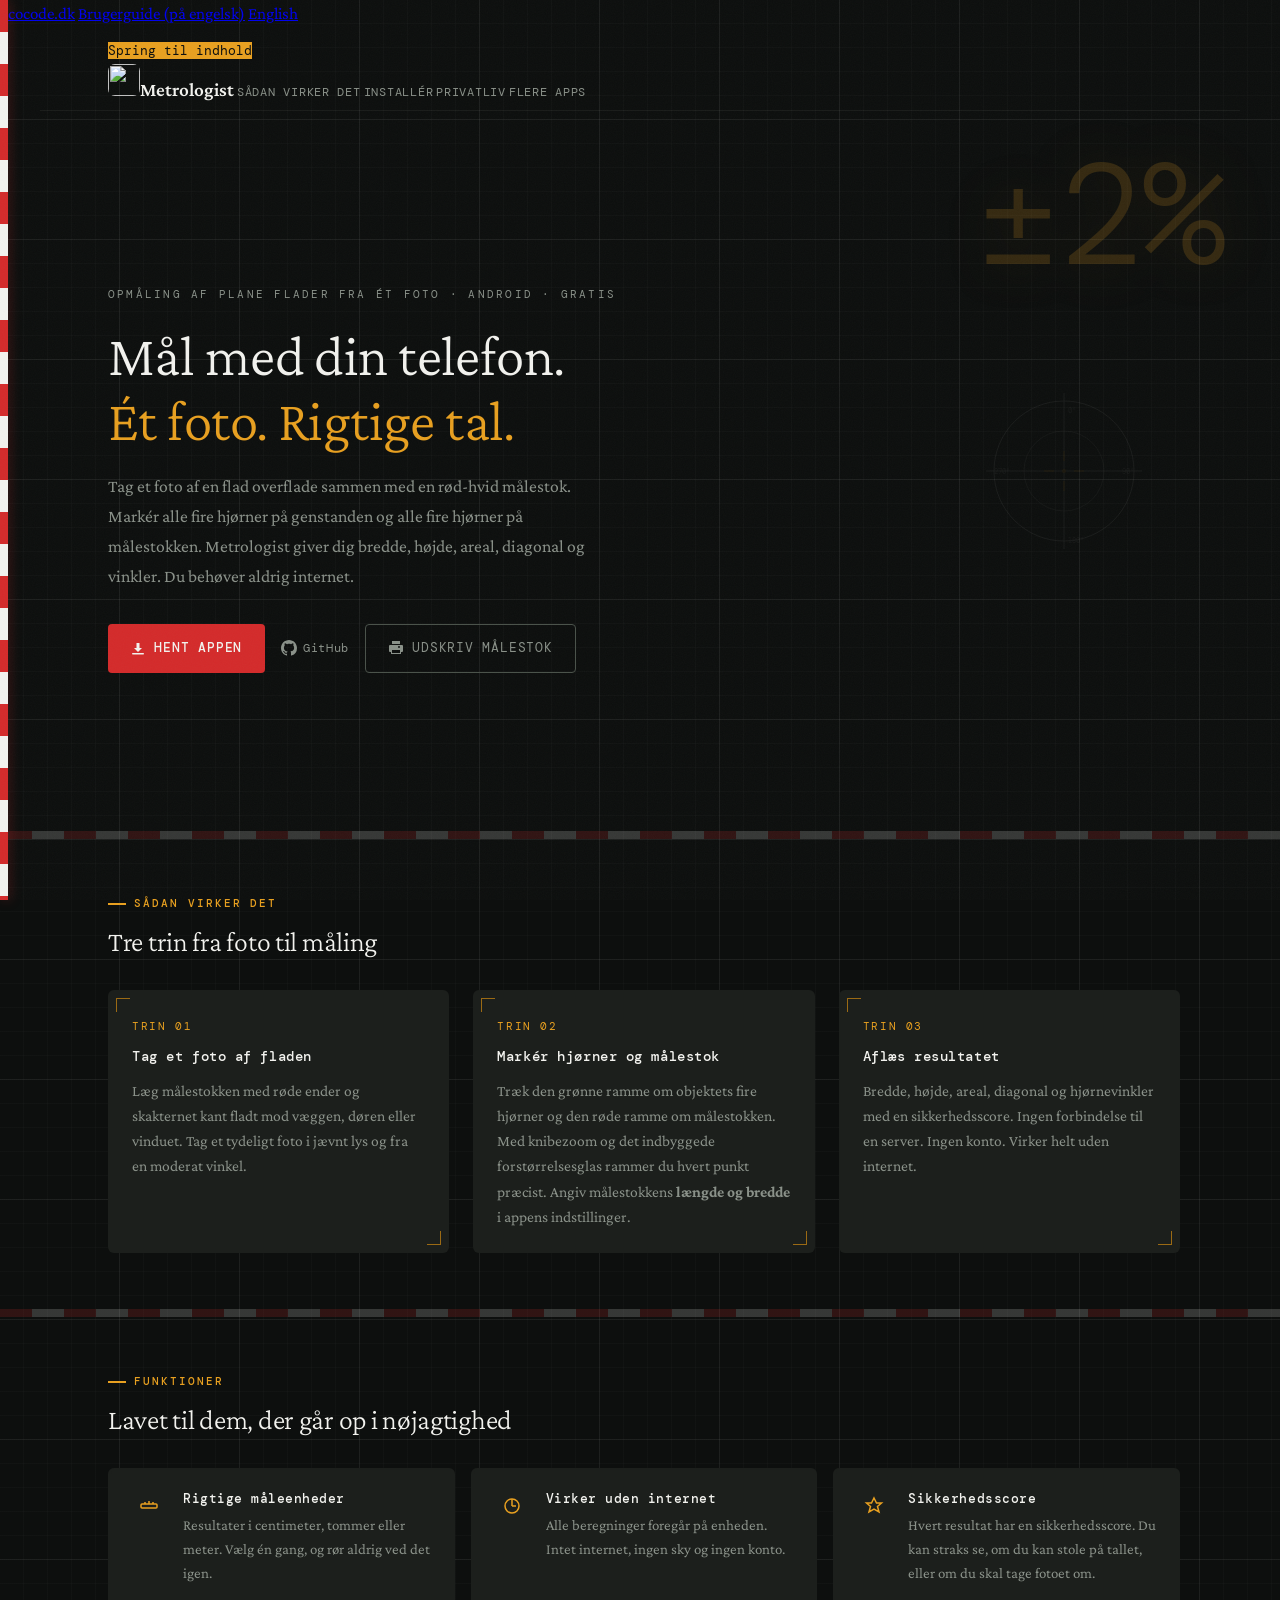
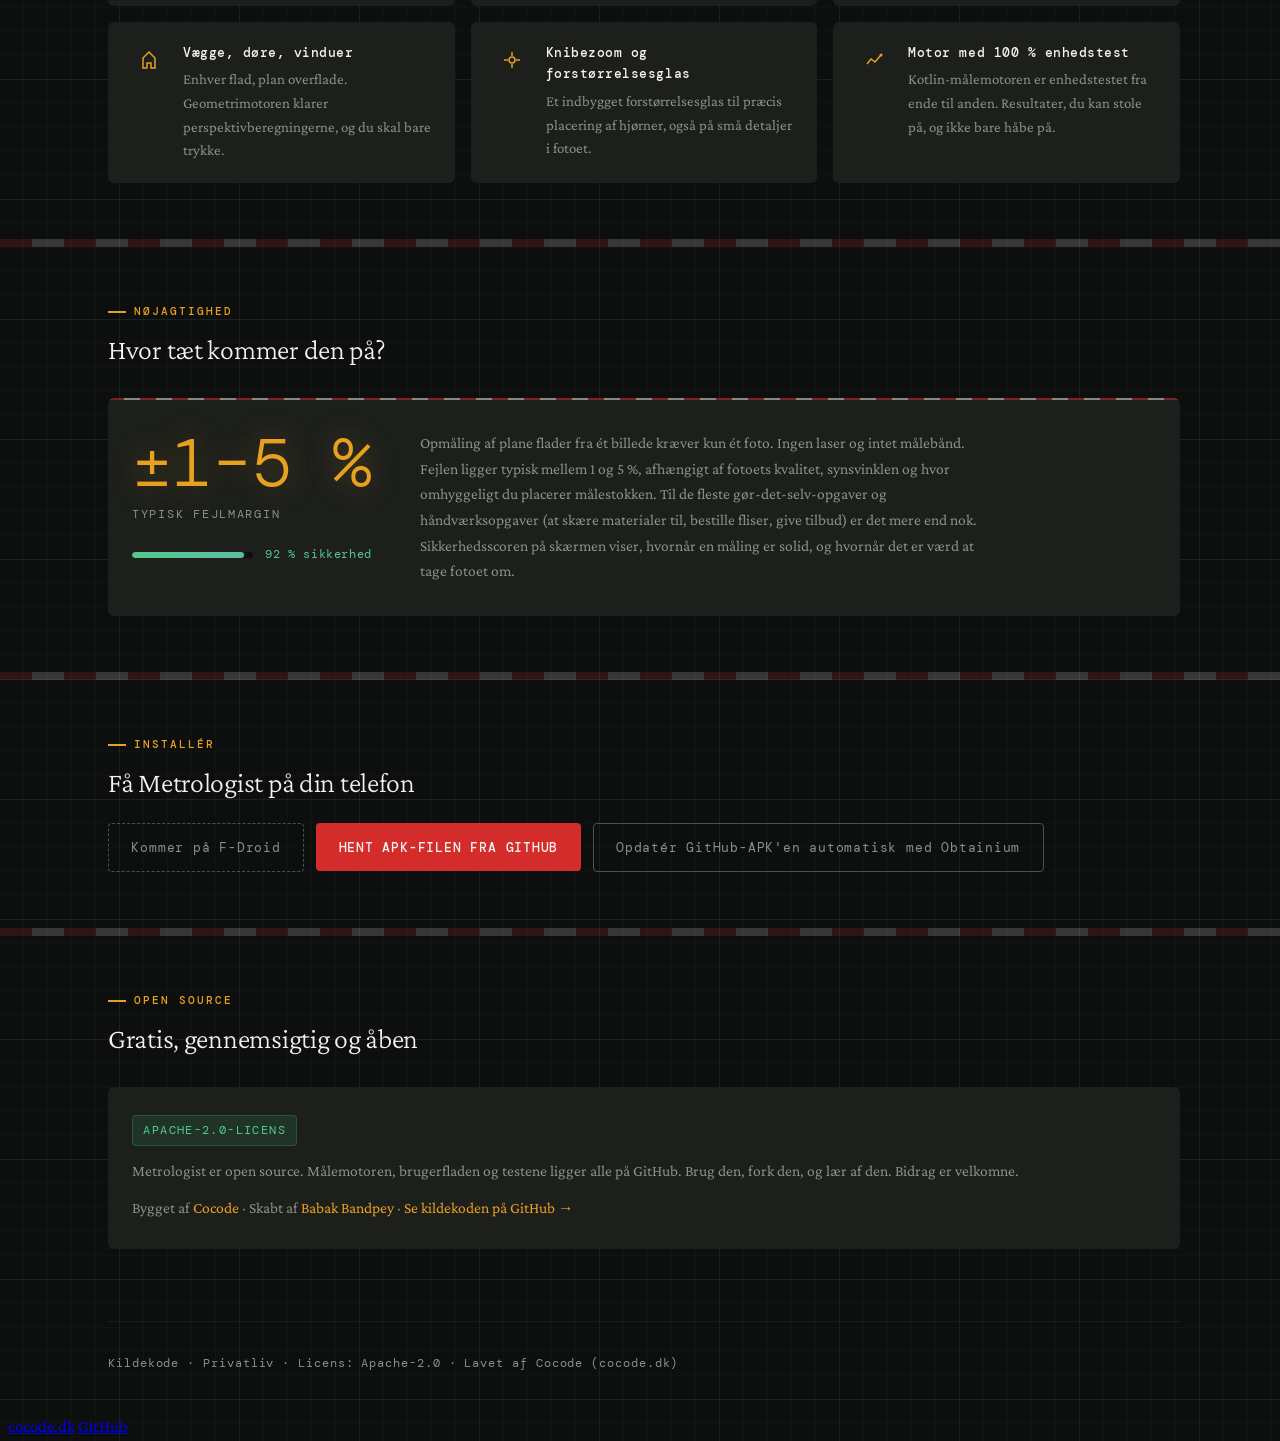
==== website/da/index.html @ 0925383e "feat: Danish app text, store listing and site (draft for review) Adds values-da (the app's only reso" ====
<!--
  Nøgleord: mål med telefonen, måleapp med foto, Android-app til opmåling,
  opmåling af væg ud fra foto, areal beregner Android, opmåling fra ét billede,
  Metrologist app, mål et rum med kameraet, måleværktøj uden internet Android,
  gør-det-selv opmåling, opmåling af plane flader Android
-->
<!DOCTYPE html>
<html lang="da">
<head>
  <meta charset="UTF-8">
  <meta name="viewport" content="width=device-width, initial-scale=1.0">

  <!-- Primary SEO -->
  <title>Mål med din telefon: Metrologist til Android</title>
  <meta name="description" content="Metrologist gør ét foto fra din telefon til præcise mål. Markér fire hjørner og en målestok, og få bredde, højde, areal, diagonal og vinkler, helt uden internet. Gratis Android-app fra Cocode.">
  <meta name="robots" content="index, follow">
  <link rel="canonical" href="https://measure.cocode.dk/da/">

  <!-- hreflang -->
  <link rel="alternate" hreflang="en" href="https://measure.cocode.dk/">
  <link rel="alternate" hreflang="da" href="https://measure.cocode.dk/da/">
  <link rel="alternate" hreflang="fa" href="https://measure.cocode.dk/fa/">
  <link rel="alternate" hreflang="x-default" href="https://measure.cocode.dk/">

  <!-- Open Graph -->
  <meta property="og:type" content="website">
  <meta property="og:url" content="https://measure.cocode.dk/da/">
  <meta property="og:title" content="Mål med din telefon: Metrologist til Android">
  <meta property="og:description" content="Opmåling af plane flader ud fra ét foto. Markér hjørner og målestok, og få bredde, højde, areal, diagonal og vinkler. Gratis, uden internet og open source.">
  <meta property="og:image" content="https://measure.cocode.dk/og.png">
  <meta property="og:image:width" content="1200">
  <meta property="og:image:height" content="630">
  <meta property="og:locale" content="da_DK">
  <meta property="og:locale:alternate" content="en_US">
  <meta property="og:locale:alternate" content="fa_IR">
  <meta property="og:site_name" content="Metrologist">

  <!-- Twitter Card -->
  <meta name="twitter:card" content="summary_large_image">
  <meta name="twitter:title" content="Mål med din telefon: Metrologist til Android">
  <meta name="twitter:description" content="Opmåling af plane flader ud fra ét foto. Gratis Android-app, der virker uden internet.">
  <meta name="twitter:image" content="https://measure.cocode.dk/og.png">

  <!-- Favicon -->
  <link rel="icon" type="image/svg+xml" href="../favicon.svg">

  <!-- Styles -->
  <link rel="stylesheet" href="../styles.css">
  <link rel="stylesheet" href="../guide.css">
  <link rel="stylesheet" href="../cocode-apps.css">
  <link rel="stylesheet" href="https://brand.cocode.dk/v1.css">
  <script type="module" src="https://brand.cocode.dk/v1.js"></script>

  <!-- JSON-LD -->
  <script type="application/ld+json">
  {
    "@context": "https://schema.org",
    "@type": "MobileApplication",
    "name": "Metrologist",
    "description": "Mål flade overflader i virkeligheden ud fra ét foto fra telefonen ved hjælp af en målestok. Få bredde, højde, areal, diagonal og vinkler med en sikkerhedsscore. Virker uden internet.",
    "operatingSystem": "Android",
    "applicationCategory": "UtilitiesApplication",
    "inLanguage": "da",
    "offers": {
      "@type": "Offer",
      "price": "0",
      "priceCurrency": "USD"
    },
    "author": {
      "@type": "Person",
      "name": "Babak Bandpey",
      "url": "https://linkedin.com/in/babakbandpey",
      "worksFor": {
        "@type": "Organization",
        "name": "Cocode",
        "url": "https://cocode.dk",
        "sameAs": [
          "https://linkedin.com/in/babakbandpey",
          "https://github.com/cocodedk"
        ]
      }
    },
    "codeRepository": "https://github.com/cocodedk/Metrologist",
    "downloadUrl": "https://github.com/cocodedk/Metrologist/releases/latest/download/Metrologist.apk",
    "softwareVersion": "latest",
    "license": "https://www.apache.org/licenses/LICENSE-2.0"
  }
  </script>
</head>
<body>
  <!-- Fixed staff rail -->
  <div class="staff-rail" aria-hidden="true"></div>

  <!-- The cocode.dk family frame. Without JavaScript its children show instead: a way home
       and the User guide link (the language switch is built from the
       hreflang tags in <head>). -->
  <cocode-head project="Metrologist" accent="#E8A020" on-accent="#0D0F0E" links="Brugerguide (på engelsk):../user-guide.html" dark>
    <a href="https://cocode.dk">cocode.dk</a>
    <a href="../user-guide.html">Brugerguide (på engelsk)</a>
    <a href="../" hreflang="en">English</a>
  </cocode-head>

  <!-- The shared cocode-apps navigation (written by tools.render; do not edit between the markers). -->
  <header class="site-menu page-wrap">
    <!-- cocode-apps:nav:start -->
<link rel="stylesheet" href="/css/cocode-nav.css">
<a class="skip" href="#main">Spring til indhold</a>
<nav class="cocode-nav" aria-label="Metrologist">
  <a class="brand" href="/da/" data-nav="home" aria-current="page"><img src="/img/icon.png" alt="" width="32" height="32">Metrologist</a>
  <a href="/da/#how" data-nav="how">Sådan virker det</a>
  <a href="/da/#install" data-nav="install">Installér</a>
  <a href="/da/privacy/" data-nav="privacy">Privatliv</a>
  <a href="https://cocode.dk/" data-nav="more">Flere apps</a>
</nav>
<!-- cocode-apps:nav:end -->
  </header>

  <!-- Main content -->
  <main id="main" tabindex="-1">

    <!-- Hero -->
    <section class="hero page-wrap" aria-labelledby="hero-heading">
      <div class="hero-readout mono" aria-hidden="true">±2%</div>

      <!-- Crosshair SVG decoration -->
      <svg class="hero-crosshair" viewBox="0 0 160 160" aria-hidden="true" focusable="false">
        <circle cx="80" cy="80" r="70" fill="none" stroke="#F2F2EE" stroke-width="0.8"/>
        <circle cx="80" cy="80" r="40" fill="none" stroke="#F2F2EE" stroke-width="0.5"/>
        <line x1="80" y1="2" x2="80" y2="158" stroke="#F2F2EE" stroke-width="0.8"/>
        <line x1="2" y1="80" x2="158" y2="80" stroke="#F2F2EE" stroke-width="0.8"/>
        <line x1="80" y1="60" x2="80" y2="70" stroke="#E8A020" stroke-width="1.5"/>
        <line x1="80" y1="90" x2="80" y2="100" stroke="#E8A020" stroke-width="1.5"/>
        <line x1="60" y1="80" x2="70" y2="80" stroke="#E8A020" stroke-width="1.5"/>
        <line x1="90" y1="80" x2="100" y2="80" stroke="#E8A020" stroke-width="1.5"/>
        <circle cx="80" cy="80" r="2" fill="#E8A020"/>
        <text x="84" y="22" fill="#F2F2EE" font-size="7" font-family="DM Mono, monospace" opacity="0.6">0°</text>
        <text x="84" y="152" fill="#F2F2EE" font-size="7" font-family="DM Mono, monospace" opacity="0.6">180°</text>
        <text x="10" y="83" fill="#F2F2EE" font-size="7" font-family="DM Mono, monospace" opacity="0.6">270°</text>
        <text x="138" y="83" fill="#F2F2EE" font-size="7" font-family="DM Mono, monospace" opacity="0.6">90°</text>
      </svg>

      <div class="hero-content">
        <p class="hero-eyebrow">Opmåling af plane flader fra ét foto · Android · Gratis</p>
        <h1 id="hero-heading">
          Mål med din telefon.<br>
          <em>Ét foto. Rigtige tal.</em>
        </h1>
        <p class="hero-desc">
          Tag et foto af en flad overflade sammen med en rød-hvid målestok. Markér alle fire hjørner på genstanden og alle fire hjørner på målestokken. Metrologist giver dig bredde, højde, areal, diagonal og vinkler. Du behøver aldrig internet.
        </p>
        <div class="hero-actions">
          <a href="#install"
             class="btn-primary"
             aria-label="Hent appen Metrologist">
            <svg width="16" height="16" viewBox="0 0 16 16" fill="currentColor" aria-hidden="true">
              <path d="M8 12l-4-4h2.5V3h3v5H12L8 12z"/>
              <rect x="2" y="13" width="12" height="1.5" rx="0.75"/>
            </svg>
            Hent appen
          </a>
          <a href="https://github.com/cocodedk/Metrologist"
             class="btn-tertiary"
             target="_blank"
             rel="noreferrer"
             aria-label="Se kildekoden på GitHub">
            <svg width="16" height="16" viewBox="0 0 16 16" fill="currentColor" aria-hidden="true">
              <path d="M8 0C3.58 0 0 3.58 0 8c0 3.54 2.29 6.53 5.47 7.59.4.07.55-.17.55-.38 0-.19-.01-.82-.01-1.49-2.01.37-2.53-.49-2.69-.94-.09-.23-.48-.94-.82-1.13-.28-.15-.68-.52-.01-.53.63-.01 1.08.58 1.23.82.72 1.21 1.87.87 2.33.66.07-.52.28-.87.51-1.07-1.78-.2-3.64-.89-3.64-3.95 0-.87.31-1.59.82-2.15-.08-.2-.36-1.02.08-2.12 0 0 .67-.21 2.2.82.64-.18 1.32-.27 2-.27.68 0 1.36.09 2 .27 1.53-1.04 2.2-.82 2.2-.82.44 1.1.16 1.92.08 2.12.51.56.82 1.27.82 2.15 0 3.07-1.87 3.75-3.65 3.95.29.25.54.73.54 1.48 0 1.07-.01 1.93-.01 2.2 0 .21.15.46.55.38A8.013 8.013 0 0016 8c0-4.42-3.58-8-8-8z"/>
            </svg>
            GitHub
          </a>
          <a href="../print-stick.html"
             class="btn-secondary"
             aria-label="Udskriv en målestok i faktisk størrelse (siden er på engelsk)">
            <svg width="16" height="16" viewBox="0 0 16 16" fill="currentColor" aria-hidden="true">
              <path d="M4 1h8v3H4V1zm-2 4h12a1 1 0 011 1v5a1 1 0 01-1 1h-1v2H3v-2H2a1 1 0 01-1-1V6a1 1 0 011-1zm9 1a1 1 0 100 2 1 1 0 000-2zM4 10v3h8v-3H4z"/>
            </svg>
            Udskriv målestok
          </a>
        </div>
      </div>
    </section>

    <div class="staff-divider" aria-hidden="true"></div>

    <!-- How it works -->
    <section id="how" aria-labelledby="how-heading">
      <div class="page-wrap">
        <p class="section-label">Sådan virker det</p>
        <h2 id="how-heading">Tre trin fra foto til måling</h2>

        <div class="steps-grid">
          <article class="step-card reveal">
            <span class="step-num mono">TRIN 01</span>
            <h3>Tag et foto af fladen</h3>
            <p>Læg målestokken med røde ender og skakternet kant fladt mod væggen, døren eller vinduet. Tag et tydeligt foto i jævnt lys og fra en moderat vinkel.</p>
          </article>

          <article class="step-card reveal" style="transition-delay:0.08s">
            <span class="step-num mono">TRIN 02</span>
            <h3>Markér hjørner og målestok</h3>
            <p>Træk den grønne ramme om objektets fire hjørner og den røde ramme om målestokken. Med knibezoom og det indbyggede forstørrelsesglas rammer du hvert punkt præcist. Angiv målestokkens <strong>længde og bredde</strong> i appens indstillinger.</p>
          </article>

          <article class="step-card reveal" style="transition-delay:0.16s">
            <span class="step-num mono">TRIN 03</span>
            <h3>Aflæs resultatet</h3>
            <p>Bredde, højde, areal, diagonal og hjørnevinkler med en sikkerhedsscore. Ingen forbindelse til en server. Ingen konto. Virker helt uden internet.</p>
          </article>
        </div>
      </div>
    </section>

    <div class="staff-divider" aria-hidden="true"></div>

    <!-- Features -->
    <section aria-labelledby="features-heading">
      <div class="page-wrap">
        <p class="section-label">Funktioner</p>
        <h2 id="features-heading">Lavet til dem, der går op i nøjagtighed</h2>

        <div class="features-grid">
          <div class="feature-item reveal">
            <div class="feature-icon" aria-hidden="true">
              <svg viewBox="0 0 20 20" fill="none" stroke="currentColor" stroke-width="1.5">
                <rect x="2" y="8" width="16" height="4" rx="1"/>
                <line x1="6" y1="6" x2="6" y2="8"/>
                <line x1="10" y1="5" x2="10" y2="8"/>
                <line x1="14" y1="6" x2="14" y2="8"/>
              </svg>
            </div>
            <div class="feature-text">
              <h3>Rigtige måleenheder</h3>
              <p>Resultater i centimeter, tommer eller meter. Vælg én gang, og rør aldrig ved det igen.</p>
            </div>
          </div>

          <div class="feature-item reveal" style="transition-delay:0.05s">
            <div class="feature-icon" aria-hidden="true">
              <svg viewBox="0 0 20 20" fill="none" stroke="currentColor" stroke-width="1.5">
                <circle cx="10" cy="10" r="7"/>
                <line x1="10" y1="3" x2="10" y2="10"/>
                <line x1="10" y1="10" x2="14" y2="10"/>
              </svg>
            </div>
            <div class="feature-text">
              <h3>Virker uden internet</h3>
              <p>Alle beregninger foregår på enheden. Intet internet, ingen sky og ingen konto.</p>
            </div>
          </div>

          <div class="feature-item reveal" style="transition-delay:0.1s">
            <div class="feature-icon" aria-hidden="true">
              <svg viewBox="0 0 20 20" fill="none" stroke="currentColor" stroke-width="1.5">
                <path d="M10 2L12.5 7H17.5L13.5 10.5L15 16L10 13L5 16L6.5 10.5L2.5 7H7.5L10 2Z"/>
              </svg>
            </div>
            <div class="feature-text">
              <h3>Sikkerhedsscore</h3>
              <p>Hvert resultat har en sikkerhedsscore. Du kan straks se, om du kan stole på tallet, eller om du skal tage fotoet om.</p>
            </div>
          </div>

          <div class="feature-item reveal" style="transition-delay:0.15s">
            <div class="feature-icon" aria-hidden="true">
              <svg viewBox="0 0 20 20" fill="none" stroke="currentColor" stroke-width="1.5">
                <path d="M4 8L10 2L16 8V18H12V13H8V18H4V8Z"/>
              </svg>
            </div>
            <div class="feature-text">
              <h3>Vægge, døre, vinduer</h3>
              <p>Enhver flad, plan overflade. Geometrimotoren klarer perspektivberegningerne, og du skal bare trykke.</p>
            </div>
          </div>

          <div class="feature-item reveal" style="transition-delay:0.2s">
            <div class="feature-icon" aria-hidden="true">
              <svg viewBox="0 0 20 20" fill="none" stroke="currentColor" stroke-width="1.5">
                <circle cx="10" cy="10" r="3"/>
                <line x1="10" y1="2" x2="10" y2="6"/>
                <line x1="10" y1="14" x2="10" y2="18"/>
                <line x1="2" y1="10" x2="6" y2="10"/>
                <line x1="14" y1="10" x2="18" y2="10"/>
              </svg>
            </div>
            <div class="feature-text">
              <h3>Knibezoom og forstørrelsesglas</h3>
              <p>Et indbygget forstørrelsesglas til præcis placering af hjørner, også på små detaljer i fotoet.</p>
            </div>
          </div>

          <div class="feature-item reveal" style="transition-delay:0.25s">
            <div class="feature-icon" aria-hidden="true">
              <svg viewBox="0 0 20 20" fill="none" stroke="currentColor" stroke-width="1.5">
                <polyline points="3,14 7,9 11,12 17,5"/>
                <circle cx="17" cy="5" r="1.5" fill="currentColor" stroke="none"/>
              </svg>
            </div>
            <div class="feature-text">
              <h3>Motor med 100 % enhedstest</h3>
              <p>Kotlin-målemotoren er enhedstestet fra ende til anden. Resultater, du kan stole på, og ikke bare håbe på.</p>
            </div>
          </div>
        </div>
      </div>
    </section>

    <div class="staff-divider" aria-hidden="true"></div>

    <!-- Accuracy -->
    <section aria-labelledby="accuracy-heading">
      <div class="page-wrap">
        <p class="section-label">Nøjagtighed</p>
        <h2 id="accuracy-heading">Hvor tæt kommer den på?</h2>

        <div class="accuracy-block reveal">
          <div class="accuracy-left">
            <div class="accuracy-readout">±1–5 %</div>
            <div class="accuracy-label mono">Typisk fejlmargin</div>
            <div class="confidence-row">
              <div class="confidence-bar-wrap" role="meter" aria-valuenow="92" aria-valuemin="0" aria-valuemax="100" aria-label="Eksempel på sikkerhedsscore">
                <div class="confidence-bar"></div>
              </div>
              <span class="confidence-value mono">92 % sikkerhed</span>
            </div>
          </div>
          <div class="accuracy-right">
            <p>
              Opmåling af plane flader fra ét billede kræver kun ét foto. Ingen laser og intet målebånd. Fejlen ligger typisk mellem 1 og 5 %, afhængigt af fotoets kvalitet, synsvinklen og hvor omhyggeligt du placerer målestokken. Til de fleste gør-det-selv-opgaver og håndværksopgaver (at skære materialer til, bestille fliser, give tilbud) er det mere end nok. Sikkerhedsscoren på skærmen viser, hvornår en måling er solid, og hvornår det er værd at tage fotoet om.
            </p>
          </div>
        </div>
      </div>
    </section>

    <div class="staff-divider" aria-hidden="true"></div>

    <!-- Install -->
    <section id="install" aria-labelledby="install-heading">
      <div class="page-wrap">
        <p class="section-label">Installér</p>
        <h2 id="install-heading">Få Metrologist på din telefon</h2>

        <div class="install-wrap reveal">
          <!-- cocode-apps:install:start -->
<ul class="install" role="list">
  <li><p class="fdroid-soon">Kommer på F-Droid</p></li>
  <li><a href="https://github.com/cocodedk/Metrologist/releases/latest/download/Metrologist.apk">Hent APK-filen fra GitHub</a></li>
  <li><a href="https://apps.obtainium.imranr.dev/redirect?r=obtainium://add/https://github.com/cocodedk/Metrologist">Opdatér GitHub-APK&#x27;en automatisk med Obtainium</a></li>
</ul>
<!-- cocode-apps:install:end -->
        </div>
      </div>
    </section>

    <div class="staff-divider" aria-hidden="true"></div>

    <!-- Open source -->
    <section aria-labelledby="opensource-heading">
      <div class="page-wrap">
        <p class="section-label">Open source</p>
        <h2 id="opensource-heading">Gratis, gennemsigtig og åben</h2>

        <div class="opensource-block reveal">
          <span class="license-badge">Apache-2.0-licens</span>
          <p>
            Metrologist er open source. Målemotoren, brugerfladen og testene ligger alle på GitHub. Brug den, fork den, og lær af den. Bidrag er velkomne.
          </p>
          <p>
            Bygget af <a href="https://cocode.dk" target="_blank" rel="noreferrer">Cocode</a> ·
            Skabt af <a href="https://linkedin.com/in/babakbandpey" target="_blank" rel="noreferrer">Babak Bandpey</a> ·
            <a href="https://github.com/cocodedk/Metrologist" target="_blank" rel="noreferrer">Se kildekoden på GitHub →</a>
          </p>
        </div>
      </div>
    </section>

  </main>

  <!-- The shared cocode-apps footer (written by tools.render). It replaces the old slim footer; the
       cocode-foot below still carries author, copyright and source. -->
  <div class="page-wrap">
    <div class="site-footer footer-inner">
      <!-- cocode-apps:footer:start -->
<footer class="cocode-footer">
  <a href="https://github.com/cocodedk/Metrologist">Kildekode</a> ·
  <a href="/da/privacy/">Privatliv</a> ·
  Licens: Apache-2.0 ·
  <a href="https://cocode.dk/">Lavet af Cocode (cocode.dk)</a>
</footer>
<!-- cocode-apps:footer:end -->
    </div>
  </div>

  <cocode-foot repo="cocodedk/Metrologist" dark>
    <a href="https://cocode.dk">cocode.dk</a>
    <a href="https://github.com/cocodedk/Metrologist">GitHub</a>
  </cocode-foot>

  <script>
    // Scroll-triggered reveal
    const observer = new IntersectionObserver(
      (entries) => entries.forEach(e => {
        if (e.isIntersecting) {
          e.target.classList.add('visible');
          observer.unobserve(e.target);
        }
      }),
      { threshold: 0.12, rootMargin: '0px 0px -40px 0px' }
    );
    document.querySelectorAll('.reveal').forEach(el => observer.observe(el));
  </script>
</body>
</html>
---- website/styles.css ----
/* ============================================================
   METROLOGIST — Precision Instrument Design System
   Palette: survey-field dark · staff red/white · amber readout
   Fonts: DM Mono (display) · Crimson Pro (body) · Vazirmatn (Persian)
   ============================================================ */

@import url('https://fonts.googleapis.com/css2?family=DM+Mono:ital,wght@0,300;0,400;0,500;1,300&family=Crimson+Pro:ital,wght@0,300;0,400;0,600;1,300;1,400&family=Vazirmatn:wght@300;400;500;700&display=swap');

/* ── Design tokens ── */
:root {
  --bg-deep:       #0D0F0E;
  --bg-surface:    #141714;
  --bg-card:       #1C1F1C;
  --bg-card-hover: #222622;

  --staff-red:     #D42B2B;
  --staff-white:   #F2F2EE;

  --amber:         #E8A020;
  --amber-dim:     #9B6A14;
  --amber-glow:    rgba(232, 160, 32, 0.35);

  --green-read:    #55C98A;
  --green-dim:     rgba(61, 170, 107, 0.15);

  --grid-line:     rgba(242, 242, 238, 0.055);
  --grid-line-2:   rgba(242, 242, 238, 0.02);

  --text-primary:  #F2F2EE;
  --text-secondary:#8A9189;
  --text-dim:      #4A524A;

  --rail-width:    6px;
  --rail-band:     28px;

  --radius-sm:     4px;
  --radius:        6px;

  --transition:    0.22s cubic-bezier(0.4, 0, 0.2, 1);
}

/* ── Reset & base ── */
*, *::before, *::after { box-sizing: border-box; margin: 0; padding: 0; }

html {
  font-size: 16px;
  scroll-behavior: smooth;
  -webkit-text-size-adjust: 100%;
}

body {
  background-color: var(--bg-deep);
  color: var(--text-primary);
  font-family: 'Crimson Pro', Georgia, serif;
  font-size: 1.0625rem;
  line-height: 1.65;
  /* Engineering grid background */
  background-image:
    linear-gradient(var(--grid-line) 1px, transparent 1px),
    linear-gradient(90deg, var(--grid-line) 1px, transparent 1px),
    linear-gradient(var(--grid-line-2) 1px, transparent 1px),
    linear-gradient(90deg, var(--grid-line-2) 1px, transparent 1px);
  background-size: 120px 120px, 120px 120px, 24px 24px, 24px 24px;
  background-position: -1px -1px, -1px -1px, -1px -1px, -1px -1px;
  min-height: 100vh;
  overflow-x: hidden;
  position: relative;
}

[dir="rtl"] body {
  font-family: 'Vazirmatn', 'Crimson Pro', Georgia, serif;
}

/* ── Noise grain overlay ── */
body::after {
  content: '';
  position: fixed;
  inset: 0;
  pointer-events: none;
  opacity: 0.028;
  background-image: url("data:image/svg+xml,%3Csvg viewBox='0 0 256 256' xmlns='http://www.w3.org/2000/svg'%3E%3Cfilter id='n'%3E%3CfeTurbulence type='fractalNoise' baseFrequency='0.9' numOctaves='4' stitchTiles='stitch'/%3E%3C/filter%3E%3Crect width='100%25' height='100%25' filter='url(%23n)'/%3E%3C/svg%3E");
  background-size: 256px 256px;
  z-index: 9999;
}

/* The cocode.dk frame lines up with the .page-wrap column; keep the gutters in step.
   .page-wrap reserves --rail-width for the staff rail on one side only (the side dir
   flips it to), so the frame's own host element reserves the same space the same way --
   a plain --cocode-gutter is symmetric and can't do that alone. --cocode-max drops by
   --rail-width to keep the bar's total footprint matching .page-wrap's.
   No extra z-index: the staff-rail (z-index 100) already draws over the old nav the
   same way, and should keep doing that over the frame too. */
cocode-head, cocode-foot {
  --cocode-max: calc(1200px - var(--rail-width));
  --cocode-gutter: 16px;
  padding-inline-start: var(--rail-width);
}
@media (min-width: 640px) { cocode-head, cocode-foot { --cocode-gutter: 28px; } }
@media (min-width: 768px) { cocode-head, cocode-foot { --cocode-gutter: 40px; } }
@media (min-width: 1024px) { cocode-head, cocode-foot { --cocode-gutter: 60px; } }

/* ── Staff rail (fixed left edge) ── */
.staff-rail {
  position: fixed;
  top: 0;
  left: 0;
  width: var(--rail-width);
  height: 100vh;
  z-index: 100;
  background: repeating-linear-gradient(
    to bottom,
    var(--staff-red)   0px,
    var(--staff-red)   var(--rail-band),
    var(--staff-white) var(--rail-band),
    var(--staff-white) calc(var(--rail-band) * 2)
  );
  box-shadow: 2px 0 12px rgba(212, 43, 43, 0.25);
}

[dir="rtl"] .staff-rail {
  left: auto;
  right: 0;
  box-shadow: -2px 0 12px rgba(212, 43, 43, 0.25);
}

/* ── Page wrapper ── */
.page-wrap {
  padding-left: calc(var(--rail-width) + 16px);
  padding-right: 16px;
  max-width: 1200px;
  margin: 0 auto;
}

[dir="rtl"] .page-wrap {
  padding-left: 16px;
  padding-right: calc(var(--rail-width) + 16px);
}

/* ── Utility: DM Mono text ── */
.mono { font-family: 'DM Mono', 'Courier New', monospace; }

/* ── Nav ── */
.site-nav {
  position: sticky;
  top: 0;
  z-index: 50;
  background: rgba(13, 15, 14, 0.92);
  backdrop-filter: blur(12px);
  -webkit-backdrop-filter: blur(12px);
  border-bottom: 1px solid var(--grid-line);
}

.nav-inner {
  display: flex;
  align-items: center;
  justify-content: space-between;
  padding: 0.75rem 1rem 0.75rem calc(var(--rail-width) + 16px);
  gap: 1rem;
}

[dir="rtl"] .nav-inner {
  padding: 0.75rem calc(var(--rail-width) + 16px) 0.75rem 1rem;
}

.nav-brand {
  display: flex;
  align-items: center;
  gap: 0.55rem;
  text-decoration: none;
  color: var(--text-primary);
}

.nav-brand-icon {
  width: 28px;
  height: 28px;
  flex-shrink: 0;
}

.nav-brand-name {
  font-family: 'DM Mono', monospace;
  font-size: 0.9rem;
  font-weight: 500;
  letter-spacing: 0.06em;
  text-transform: uppercase;
}

.nav-actions {
  display: flex;
  align-items: center;
  gap: 0.75rem;
}

.lang-switch {
  font-family: 'DM Mono', monospace;
  font-size: 0.72rem;
  letter-spacing: 0.05em;
  color: var(--text-secondary);
  text-decoration: none;
  padding: 0.35rem 0.65rem;
  border: 1px solid var(--text-secondary);
  border-radius: var(--radius-sm);
  transition: color var(--transition), border-color var(--transition);
  height: 2.75rem;
  display: flex;
  align-items: center;
}

.lang-switch:hover {
  color: var(--amber);
  border-color: var(--amber);
}

/* ── Section layout ── */
section {
  padding: 3.5rem 0;
}

.section-label {
  font-family: 'DM Mono', monospace;
  font-size: 0.68rem;
  font-weight: 500;
  letter-spacing: 0.18em;
  text-transform: uppercase;
  color: var(--amber);
  margin-bottom: 0.75rem;
  display: flex;
  align-items: center;
  gap: 0.5rem;
}

.section-label::before {
  content: '';
  display: inline-block;
  width: 18px;
  height: 2px;
  background: var(--amber);
  flex-shrink: 0;
}

[dir="rtl"] .section-label {
  flex-direction: row-reverse;
}

/* ── Hero ── */
.hero {
  padding: 4rem 0 3rem;
  position: relative;
  min-height: 70vh;
  display: flex;
  flex-direction: column;
  justify-content: center;
}

.hero-readout {
  font-family: 'DM Mono', monospace;
  font-size: clamp(4rem, 20vw, 9rem);
  font-weight: 300;
  line-height: 0.9;
  color: var(--amber);
  text-shadow: 0 0 40px var(--amber-glow), 0 0 80px rgba(232, 160, 32, 0.1);
  position: absolute;
  top: 2.5rem;
  right: 1rem;
  opacity: 0.22;
  letter-spacing: -0.02em;
  pointer-events: none;
  user-select: none;
}

[dir="rtl"] .hero-readout {
  right: auto;
  left: 1rem;
}

.hero-content {
  position: relative;
  z-index: 1;
  max-width: 600px;
}

.hero-eyebrow {
  font-family: 'DM Mono', monospace;
  font-size: 0.7rem;
  letter-spacing: 0.2em;
  text-transform: uppercase;
  color: var(--text-secondary);
  margin-bottom: 1.25rem;
  animation: fadeUp 0.6s ease both;
  animation-delay: 0.05s;
}

.hero h1 {
  font-family: 'Crimson Pro', Georgia, serif;
  font-size: clamp(2.2rem, 7vw, 3.6rem);
  font-weight: 300;
  line-height: 1.12;
  letter-spacing: -0.01em;
  margin-bottom: 1.25rem;
  animation: fadeUp 0.6s ease both;
  animation-delay: 0.12s;
}

[dir="rtl"] .hero h1 {
  font-family: 'Vazirmatn', serif;
  font-weight: 300;
}

.hero h1 em {
  font-style: normal;
  color: var(--amber);
}

.hero-desc {
  font-size: 1.1rem;
  color: var(--text-secondary);
  max-width: 480px;
  line-height: 1.7;
  margin-bottom: 2rem;
  animation: fadeUp 0.6s ease both;
  animation-delay: 0.2s;
}

.hero-actions {
  display: flex;
  flex-wrap: wrap;
  gap: 0.75rem;
  animation: fadeUp 0.6s ease both;
  animation-delay: 0.28s;
}

/* ── Buttons ── */
.btn-primary {
  display: inline-flex;
  align-items: center;
  gap: 0.5rem;
  background: var(--staff-red);
  color: var(--staff-white);
  text-decoration: none;
  font-family: 'DM Mono', monospace;
  font-size: 0.82rem;
  font-weight: 500;
  letter-spacing: 0.06em;
  text-transform: uppercase;
  padding: 0.8rem 1.4rem;
  border-radius: var(--radius-sm);
  min-height: 48px;
  transition: background var(--transition), box-shadow var(--transition), transform var(--transition);
  border: none;
  cursor: pointer;
}

.btn-primary:hover {
  background: #e8322e;
  box-shadow: 0 0 24px rgba(212, 43, 43, 0.45);
  transform: translateY(-1px);
}

.btn-secondary {
  display: inline-flex;
  align-items: center;
  gap: 0.5rem;
  background: transparent;
  color: var(--text-secondary);
  text-decoration: none;
  font-family: 'DM Mono', monospace;
  font-size: 0.82rem;
  font-weight: 400;
  letter-spacing: 0.06em;
  text-transform: uppercase;
  padding: 0.8rem 1.4rem;
  border-radius: var(--radius-sm);
  border: 1px solid var(--text-dim);
  min-height: 48px;
  transition: color var(--transition), border-color var(--transition), transform var(--transition);
  cursor: pointer;
}

.btn-secondary:hover {
  color: var(--text-primary);
  border-color: var(--text-secondary);
  transform: translateY(-1px);
}

.btn-tertiary {
  display: inline-flex;
  align-items: center;
  gap: 0.4rem;
  background: transparent;
  color: var(--text-secondary);
  text-decoration: none;
  font-family: 'DM Mono', monospace;
  font-size: 0.78rem;
  font-weight: 400;
  letter-spacing: 0.05em;
  padding: 0.5rem 0.25rem;
  border: none;
  min-height: 44px;
  transition: color var(--transition);
  cursor: pointer;
  text-underline-offset: 3px;
}

.btn-tertiary:hover {
  color: var(--text-primary);
  text-decoration: underline;
}

/* ── h2 default ── */
h2 {
  font-family: 'Crimson Pro', Georgia, serif;
  font-size: clamp(1.4rem, 4vw, 1.75rem);
  font-weight: 300;
  line-height: 1.18;
  letter-spacing: -0.01em;
  color: var(--text-primary);
  margin-bottom: 1rem;
}

/* ── Staff band divider ── */
.staff-divider {
  height: 8px;
  width: 100%;
  background: repeating-linear-gradient(
    to right,
    var(--staff-red)   0px,
    var(--staff-red)   32px,
    var(--staff-white) 32px,
    var(--staff-white) 64px
  );
  opacity: 0.18;
  margin: 0;
}

/* ── How-it-works ── */
.steps-grid {
  display: grid;
  grid-template-columns: 1fr;
  gap: 1.5rem;
  margin-top: 2rem;
}

.step-card {
  background: var(--bg-card);
  border-radius: var(--radius);
  padding: 1.75rem 1.5rem 1.5rem;
  position: relative;
  transition: background var(--transition), transform var(--transition);
}

.step-card::before,
.step-card::after {
  content: '';
  position: absolute;
  width: 14px;
  height: 14px;
  border-color: var(--amber-dim);
  border-style: solid;
  transition: border-color var(--transition);
}

.step-card::before {
  top: 8px; left: 8px;
  border-width: 1.5px 0 0 1.5px;
}

.step-card::after {
  bottom: 8px; right: 8px;
  border-width: 0 1.5px 1.5px 0;
}

[dir="rtl"] .step-card::before {
  left: auto; right: 8px;
  border-width: 1.5px 1.5px 0 0;
}

[dir="rtl"] .step-card::after {
  right: auto; left: 8px;
  border-width: 0 0 1.5px 1.5px;
}

.step-card:hover {
  background: var(--bg-card-hover);
  transform: translateY(-2px);
}

.step-card:hover::before,
.step-card:hover::after {
  border-color: var(--amber);
}

.step-num {
  font-family: 'DM Mono', monospace;
  font-size: 0.68rem;
  letter-spacing: 0.15em;
  color: var(--amber);
  margin-bottom: 0.6rem;
  display: block;
}

.step-card h3 {
  font-family: 'DM Mono', monospace;
  font-size: 0.88rem;
  font-weight: 500;
  letter-spacing: 0.04em;
  color: var(--text-primary);
  margin-bottom: 0.6rem;
}

[dir="rtl"] .step-card h3 {
  font-family: 'Vazirmatn', sans-serif;
  letter-spacing: 0;
}

.step-card p {
  font-size: 0.97rem;
  color: var(--text-secondary);
  line-height: 1.62;
}

/* ── Features ── */
.features-grid {
  display: grid;
  grid-template-columns: 1fr;
  gap: 1rem;
  margin-top: 2rem;
}

.feature-item {
  display: flex;
  gap: 1rem;
  align-items: flex-start;
  padding: 1.25rem;
  background: var(--bg-card);
  border-radius: var(--radius);
  border-left: 3px solid var(--bg-card);
  transition: border-color var(--transition), background var(--transition);
}

[dir="rtl"] .feature-item {
  border-left: none;
  border-right: 3px solid var(--bg-card);
  flex-direction: row-reverse;
}

.feature-item:hover {
  border-left-color: var(--staff-red);
  background: var(--bg-card-hover);
}

[dir="rtl"] .feature-item:hover {
  border-right-color: var(--staff-red);
  border-left-color: transparent;
}

.feature-icon {
  flex-shrink: 0;
  width: 36px;
  height: 36px;
  display: flex;
  align-items: center;
  justify-content: center;
  color: var(--amber);
}

.feature-icon svg {
  width: 20px;
  height: 20px;
}

.feature-text h3 {
  font-family: 'DM Mono', monospace;
  font-size: 0.82rem;
  font-weight: 500;
  letter-spacing: 0.04em;
  color: var(--text-primary);
  margin-bottom: 0.3rem;
}

[dir="rtl"] .feature-text h3 {
  font-family: 'Vazirmatn', sans-serif;
  letter-spacing: 0;
}

.feature-text p {
  font-size: 0.93rem;
  color: var(--text-secondary);
  line-height: 1.6;
}

/* ── Accuracy callout ── */
.accuracy-block {
  background: var(--bg-card);
  border-radius: var(--radius);
  padding: 2rem 1.5rem;
  margin-top: 2rem;
  position: relative;
  overflow: hidden;
}

.accuracy-block::before {
  content: '';
  position: absolute;
  top: 0; left: 0; right: 0;
  height: 2px;
  background: repeating-linear-gradient(
    to right,
    var(--staff-red) 0, var(--staff-red) 16px,
    var(--staff-white) 16px, var(--staff-white) 32px
  );
  opacity: 0.5;
}

[dir="rtl"] .accuracy-block::before {
  background: repeating-linear-gradient(
    to left,
    var(--staff-red) 0, var(--staff-red) 16px,
    var(--staff-white) 16px, var(--staff-white) 32px
  );
}

.accuracy-readout {
  font-family: 'DM Mono', monospace;
  font-size: clamp(2.4rem, 10vw, 4.2rem);
  font-weight: 300;
  color: var(--amber);
  text-shadow: 0 0 30px var(--amber-glow);
  line-height: 1;
  margin-bottom: 0.5rem;
}

.accuracy-label {
  font-family: 'DM Mono', monospace;
  font-size: 0.72rem;
  letter-spacing: 0.15em;
  text-transform: uppercase;
  color: var(--text-secondary);
  margin-bottom: 1rem;
}

.accuracy-block p {
  color: var(--text-secondary);
  font-size: 0.97rem;
  max-width: 560px;
}

/* ── Confidence meter ── */
.confidence-row {
  display: flex;
  align-items: center;
  gap: 0.75rem;
  margin-top: 1.25rem;
}

.confidence-bar-wrap {
  flex: 1;
  height: 6px;
  background: var(--bg-deep);
  border-radius: 3px;
  overflow: hidden;
  max-width: 200px;
}

.confidence-bar {
  height: 100%;
  width: 92%;
  background: linear-gradient(to right, var(--green-read), #5DBCA3);
  border-radius: 3px;
  box-shadow: 0 0 8px rgba(61, 170, 107, 0.5);
}

.confidence-value {
  font-family: 'DM Mono', monospace;
  font-size: 0.78rem;
  color: var(--green-read);
  letter-spacing: 0.05em;
}

/* ── Open source ── */
.opensource-block {
  background: var(--bg-card);
  border-radius: var(--radius);
  padding: 1.75rem 1.5rem;
  margin-top: 2rem;
  display: flex;
  flex-direction: column;
  gap: 0.75rem;
}

.license-badge {
  font-family: 'DM Mono', monospace;
  font-size: 0.72rem;
  letter-spacing: 0.12em;
  text-transform: uppercase;
  color: var(--green-read);
  background: var(--green-dim);
  border: 1px solid rgba(61, 170, 107, 0.3);
  border-radius: var(--radius-sm);
  padding: 0.3rem 0.65rem;
  display: inline-block;
  width: fit-content;
}

.opensource-block p {
  color: var(--text-secondary);
  font-size: 0.97rem;
}

.opensource-block a {
  color: var(--amber);
  text-decoration: none;
  transition: color var(--transition);
}

.opensource-block a:hover {
  color: var(--staff-white);
}

/* ── Footer ── */
.site-footer {
  border-top: 1px solid var(--grid-line);
  padding: 2rem 0 2.5rem;
  margin-top: 1rem;
}

.footer-inner {
  display: flex;
  flex-direction: column;
  gap: 0.75rem;
}

.footer-copy {
  font-family: 'DM Mono', monospace;
  font-size: 0.72rem;
  letter-spacing: 0.06em;
  color: var(--text-secondary);
  line-height: 1.7;
}

.footer-copy a {
  color: var(--text-secondary);
  text-decoration: none;
  transition: color var(--transition);
}

.footer-copy a:hover {
  color: var(--amber);
}

.footer-links {
  display: flex;
  flex-wrap: wrap;
  gap: 1rem;
}

.footer-links a {
  font-family: 'DM Mono', monospace;
  font-size: 0.72rem;
  letter-spacing: 0.08em;
  color: var(--text-secondary);
  text-decoration: none;
  transition: color var(--transition);
}

.footer-links a:hover {
  color: var(--text-secondary);
}

/* ── Animations ── */
@keyframes fadeUp {
  from {
    opacity: 0;
    transform: translateY(18px);
  }
  to {
    opacity: 1;
    transform: translateY(0);
  }
}

.reveal {
  opacity: 0;
  transform: translateY(16px);
  transition: opacity 0.55s ease, transform 0.55s ease;
}

.reveal.visible {
  opacity: 1;
  transform: translateY(0);
}

/* ── Reduced motion ── */
@media (prefers-reduced-motion: reduce) {
  *, *::before, *::after {
    animation-duration: .01ms !important;
    animation-iteration-count: 1 !important;
    transition-duration: .01ms !important;
  }
  html { scroll-behavior: auto; }
  .reveal { opacity: 1; transform: none; }
}

/* ── Crosshair hero decoration ── */
.hero-crosshair {
  position: absolute;
  top: 50%;
  right: 8%;
  transform: translateY(-50%);
  width: 120px;
  height: 120px;
  opacity: 0.07;
  pointer-events: none;
}

[dir="rtl"] .hero-crosshair {
  right: auto;
  left: 8%;
}

/* ── Responsive: 640px ── */
@media (min-width: 640px) {
  .page-wrap {
    padding-left: calc(var(--rail-width) + 28px);
    padding-right: 28px;
  }
  [dir="rtl"] .page-wrap {
    padding-left: 28px;
    padding-right: calc(var(--rail-width) + 28px);
  }
  .nav-inner {
    padding-left: calc(var(--rail-width) + 28px);
    padding-right: 28px;
  }
  [dir="rtl"] .nav-inner {
    padding-left: 28px;
    padding-right: calc(var(--rail-width) + 28px);
  }
  .steps-grid {
    grid-template-columns: 1fr 1fr;
  }
  .features-grid {
    grid-template-columns: 1fr 1fr;
  }
  .footer-inner {
    flex-direction: row;
    align-items: center;
    justify-content: space-between;
  }
}

/* ── Responsive: 768px ── */
@media (min-width: 768px) {
  :root { --rail-width: 8px; --rail-band: 32px; }

  .page-wrap {
    padding-left: calc(var(--rail-width) + 40px);
    padding-right: 40px;
  }
  [dir="rtl"] .page-wrap {
    padding-left: 40px;
    padding-right: calc(var(--rail-width) + 40px);
  }
  .nav-inner {
    padding-left: calc(var(--rail-width) + 40px);
    padding-right: 40px;
  }
  [dir="rtl"] .nav-inner {
    padding-left: 40px;
    padding-right: calc(var(--rail-width) + 40px);
  }
  .hero {
    min-height: 80vh;
  }
  .steps-grid {
    grid-template-columns: repeat(3, 1fr);
  }
  .hero-crosshair {
    width: 160px;
    height: 160px;
  }
}

/* ── Responsive: 1024px ── */
@media (min-width: 1024px) {
  .page-wrap {
    padding-left: calc(var(--rail-width) + 60px);
    padding-right: 60px;
  }
  [dir="rtl"] .page-wrap {
    padding-left: 60px;
    padding-right: calc(var(--rail-width) + 60px);
  }
  .nav-inner {
    padding-left: calc(var(--rail-width) + 60px);
    padding-right: 60px;
  }
  [dir="rtl"] .nav-inner {
    padding-left: 60px;
    padding-right: calc(var(--rail-width) + 60px);
  }
  .features-grid {
    grid-template-columns: repeat(3, 1fr);
  }
  .accuracy-block {
    display: flex;
    align-items: flex-start;
    gap: 3rem;
  }
  .accuracy-left {
    flex-shrink: 0;
    min-width: 160px;
  }
  .hero-readout {
    opacity: 0.18;
  }
}

/* ── Focus styles ── */
a:focus-visible,
button:focus-visible {
  outline: 2px solid var(--amber);
  outline-offset: 3px;
  border-radius: 2px;
}

/* ── Skip link ── */
.skip-link {
  position: absolute;
  top: -100%;
  left: 0;
  background: var(--amber);
  color: var(--bg-deep);
  padding: 0.5rem 1rem;
  font-family: 'DM Mono', monospace;
  font-size: 0.8rem;
  z-index: 9999;
  text-decoration: none;
}

.skip-link:focus {
  top: 0;
}
---- website/guide.css ----
/* Shared guide layout; navigation wraps when the added guide link needs room. */
.nav-inner { flex-wrap: wrap; }
.nav-actions { flex-wrap: wrap; margin-inline-start: auto; }
.guide-link { color: var(--amber); border-color: var(--amber-dim); }
.guide-wrap { max-width: 1240px; margin-inline: auto; }
/* Guide pages read from a slightly wider column (1240px) than the marketing .page-wrap (1200px). */
.guide-page cocode-head, .guide-page cocode-foot { --cocode-max: calc(1240px - var(--rail-width)); }
.guide-page { --text-secondary: #b5bcb4; }
.guide-page a { text-underline-offset: .2em; }
.guide-content a, .guide-hero p a { color: var(--amber); }
.guide-content a:hover, .guide-hero p a:hover { color: var(--staff-white); }
.guide-page :focus-visible { outline: 2px solid var(--amber); outline-offset: 5px; }
.guide-hero { padding-block: 4rem 3rem; max-width: 850px; }
.guide-hero h1 { font-size: clamp(2.5rem, 6vw, 4.2rem); line-height: 1.12; margin-block: .7rem 1.4rem; }
.guide-hero h1 em { color: var(--amber); font-weight: inherit; }
.guide-hero > p:not(.section-label) { max-width: 66ch; }
.guide-actions { display: flex; flex-wrap: wrap; gap: 1rem; margin-block: 1.8rem 1.2rem; }
.guide-small { font-size: .95rem; color: var(--text-secondary); }
.guide-layout { display: grid; grid-template-columns: 240px minmax(0, 1fr); gap: 3rem; align-items: start; }
.guide-toc { position: sticky; top: 100px; padding: 1.25rem; border: 1px solid var(--grid-line); background: var(--bg-surface); border-radius: var(--radius); }
.guide-toc h2 { font-size: 1.15rem; margin: 0 0 .8rem; }
.guide-toc ol { padding-inline-start: 1.2rem; }
.guide-toc li { margin-block: .45rem; padding-inline-start: .2rem; }
.guide-toc a { display: inline-block; padding-block: .3rem; color: var(--text-secondary); }
.guide-toc a:hover { color: var(--amber); }
.guide-content { min-width: 0; }
.guide-content section { padding-block: 0 2.8rem; scroll-margin-top: 115px; }
.guide-content section + section { border-top: 1px solid var(--grid-line); padding-top: 2.6rem; }
.guide-content h2 { font-size: clamp(1.7rem, 3.5vw, 2.2rem); margin-block: .45rem 1rem; line-height: 1.3; }
.guide-content p, .guide-content ol, .guide-content ul, .guide-content dl { margin-block: 1rem; }
.guide-content ol, .guide-content ul { padding-inline-start: 1.4rem; }
.guide-content li { padding-inline-start: .3rem; margin-block: .8rem; }
.guide-note { border-inline-start: 3px solid var(--amber); padding: 1rem 1.2rem; background: var(--bg-card); }
.guide-values { display: grid; grid-template-columns: repeat(2, minmax(0, 1fr)); gap: 1rem; }
.guide-values > div { background: var(--bg-card); border-radius: var(--radius); padding: 1.1rem; }
.guide-values dt { color: var(--text-secondary); font-size: .95rem; margin-bottom: .35rem; }
.guide-values dd { font-size: 1.2rem; }
.guide-definitions dt { font-weight: 600; color: var(--amber); margin-top: 1rem; }
.guide-definitions dd { margin-top: .25rem; }
.guide-figure { margin-block: 1.5rem; }
.guide-figure img { display: block; width: 100%; height: auto; border: 1px solid var(--grid-line); border-radius: var(--radius); }
.guide-figure figcaption { font-size: .95rem; color: var(--text-secondary); margin-top: .6rem; }
.guide-content details { border-top: 1px solid var(--grid-line); padding-block: .9rem; }
.guide-content summary { cursor: pointer; font-weight: 600; padding-block: .25rem; }
.guide-content details[open] summary { color: var(--amber); }
.guide-content details p { margin-block: .75rem .25rem; }
[dir="rtl"] .guide-hero h1 { line-height: 1.5; }
[dir="rtl"] .guide-hero h1 em { font-style: normal; }
[dir="rtl"] .guide-toc h2, [dir="rtl"] .guide-content h2 { font-family: inherit; }
.guide-page bdi { font-family: inherit; }
@media (max-width: 800px) {
  .guide-layout { grid-template-columns: minmax(0, 1fr); gap: 2rem; }
  .guide-toc { position: static; }
  .guide-toc ol { columns: 2; column-gap: 2rem; }
  .guide-toc li { break-inside: avoid; }
  .guide-hero { padding-block: 2.5rem 2rem; }
}
@media (max-width: 480px) {
  .guide-toc ol { columns: 1; }
  .guide-values { grid-template-columns: minmax(0, 1fr); }
  .guide-content section { scroll-margin-top: 145px; }
}
@media print {
  .guide-page { color: #111; background: white; font-size: 11pt; }
  .guide-page::after, .guide-page .staff-rail, .guide-page .site-nav,
  .guide-page .guide-toc, .guide-page .guide-actions, .guide-page .site-footer { display: none; }
  /* !important: the frame's own host class carries ID-level specificity
     (StyleX's `:not(#\#)` trick), which otherwise beats this rule regardless
     of source order. */
  .guide-page cocode-head, .guide-page cocode-foot { display: none !important; }
  .guide-page .page-wrap { padding: 0; }
  .guide-hero { padding-block: 0 1rem; }
  .guide-layout { display: block; }
  .guide-page h1, .guide-page h2, .guide-page em, .guide-page a,
  .guide-page .section-label, .guide-page dt, .guide-page figcaption, .guide-page .guide-small { color: #111; }
  .guide-content section { padding-block: 1rem; }
  .guide-note, .guide-values > div { background: #f4f4f4; }
  .guide-figure, .guide-values, .guide-content details { break-inside: avoid; }
  .guide-page a { text-decoration: underline; }
}
---- website/cocode-apps.css ----
/* The shared cocode-apps navigation, install block and footer, in Metrologist's own look.
   Used by index.html and privacy/index.html. The structure comes from css/cocode-nav.css. */

/* ── Navigation ── */
.site-menu {
  position: relative;
  z-index: 1;
  padding-top: 0.5rem;
  padding-bottom: 0.25rem;
  border-bottom: 1px solid var(--grid-line);
}

/* On the privacy page: the same column as .container (760px, 6px reserved for the rail). */
.site-menu-narrow {
  width: min(760px, 92vw);
  margin: 0 auto;
  padding-left: 6px;
}

.cocode-nav {
  gap: 0 1.25rem;
}

.cocode-nav a {
  font-family: 'DM Mono', 'Courier New', monospace;
  font-size: 0.76rem;
  letter-spacing: 0.06em;
  text-transform: uppercase;
  text-decoration: none;
  color: var(--text-secondary);
  transition: color 0.22s ease;
}

.cocode-nav a:hover {
  color: var(--amber);
}

.cocode-nav a[aria-current="page"]:not(.brand) {
  color: var(--text-primary);
}

.cocode-nav .brand {
  gap: 0.6rem;
  justify-content: flex-start;
  font-family: 'Crimson Pro', Georgia, serif;
  font-size: 1.2rem;
  font-weight: 600;
  letter-spacing: 0;
  text-transform: none;
  color: var(--text-primary);
}

.cocode-nav .brand img {
  flex: none;
  border-radius: 7px;
}

.cocode-nav a:focus-visible,
.cocode-footer a:focus-visible,
.install a:focus-visible {
  outline: 2px solid var(--amber);
  outline-offset: 3px;
  border-radius: 2px;
}

.skip {
  background: var(--amber);
  color: var(--bg-deep);
  font-family: 'DM Mono', monospace;
  font-size: 0.8rem;
  text-decoration: none;
}

main:focus {
  outline: 0;
}

/* ── Install block ── */
.install-wrap {
  margin-top: 1.5rem;
}

.install {
  list-style: none;
  padding: 0;
  margin: 0;
  display: flex;
  flex-wrap: wrap;
  align-items: center;
  gap: 0.75rem;
}

.install li {
  margin: 0;
}

.install a,
.install .fdroid-soon {
  display: inline-flex;
  align-items: center;
  min-height: 48px;
  margin: 0;
  padding: 0.8rem 1.4rem;
  border-radius: var(--radius-sm);
  font-family: 'DM Mono', 'Courier New', monospace;
  font-size: 0.82rem;
  letter-spacing: 0.06em;
  text-decoration: none;
}

.install .fdroid {
  padding: 0;
}

/* F-Droid first (a dashed "coming" tag until the app is live), the APK is the main button, then Obtainium. */
.install .fdroid-soon {
  border: 1px dashed var(--text-dim);
  color: var(--text-secondary);
}

.install li:nth-child(2) a {
  background: var(--staff-red);
  color: var(--staff-white);
  font-weight: 500;
  text-transform: uppercase;
  transition: background 0.22s ease, box-shadow 0.22s ease;
}

.install li:nth-child(2) a:hover {
  background: #e8322e;
  box-shadow: 0 0 24px rgba(212, 43, 43, 0.45);
}

.install li:nth-child(n+3) a {
  border: 1px solid var(--text-dim);
  color: var(--text-secondary);
  transition: color 0.22s ease, border-color 0.22s ease;
}

.install li:nth-child(n+3) a:hover {
  color: var(--text-primary);
  border-color: var(--text-secondary);
}

/* ── Footer ── */
.site-footer-narrow {
  width: min(760px, 92vw);
  margin: 0 auto;
  padding: 1.25rem 0 2rem 6px;
}

.cocode-footer {
  font-family: 'DM Mono', 'Courier New', monospace;
  font-size: 0.72rem;
  letter-spacing: 0.08em;
  color: var(--text-secondary);
  line-height: 1.7;
}

.cocode-footer a {
  color: var(--text-secondary);
  text-decoration: none;
  transition: color 0.22s ease;
}

.cocode-footer a:hover {
  color: var(--amber);
}
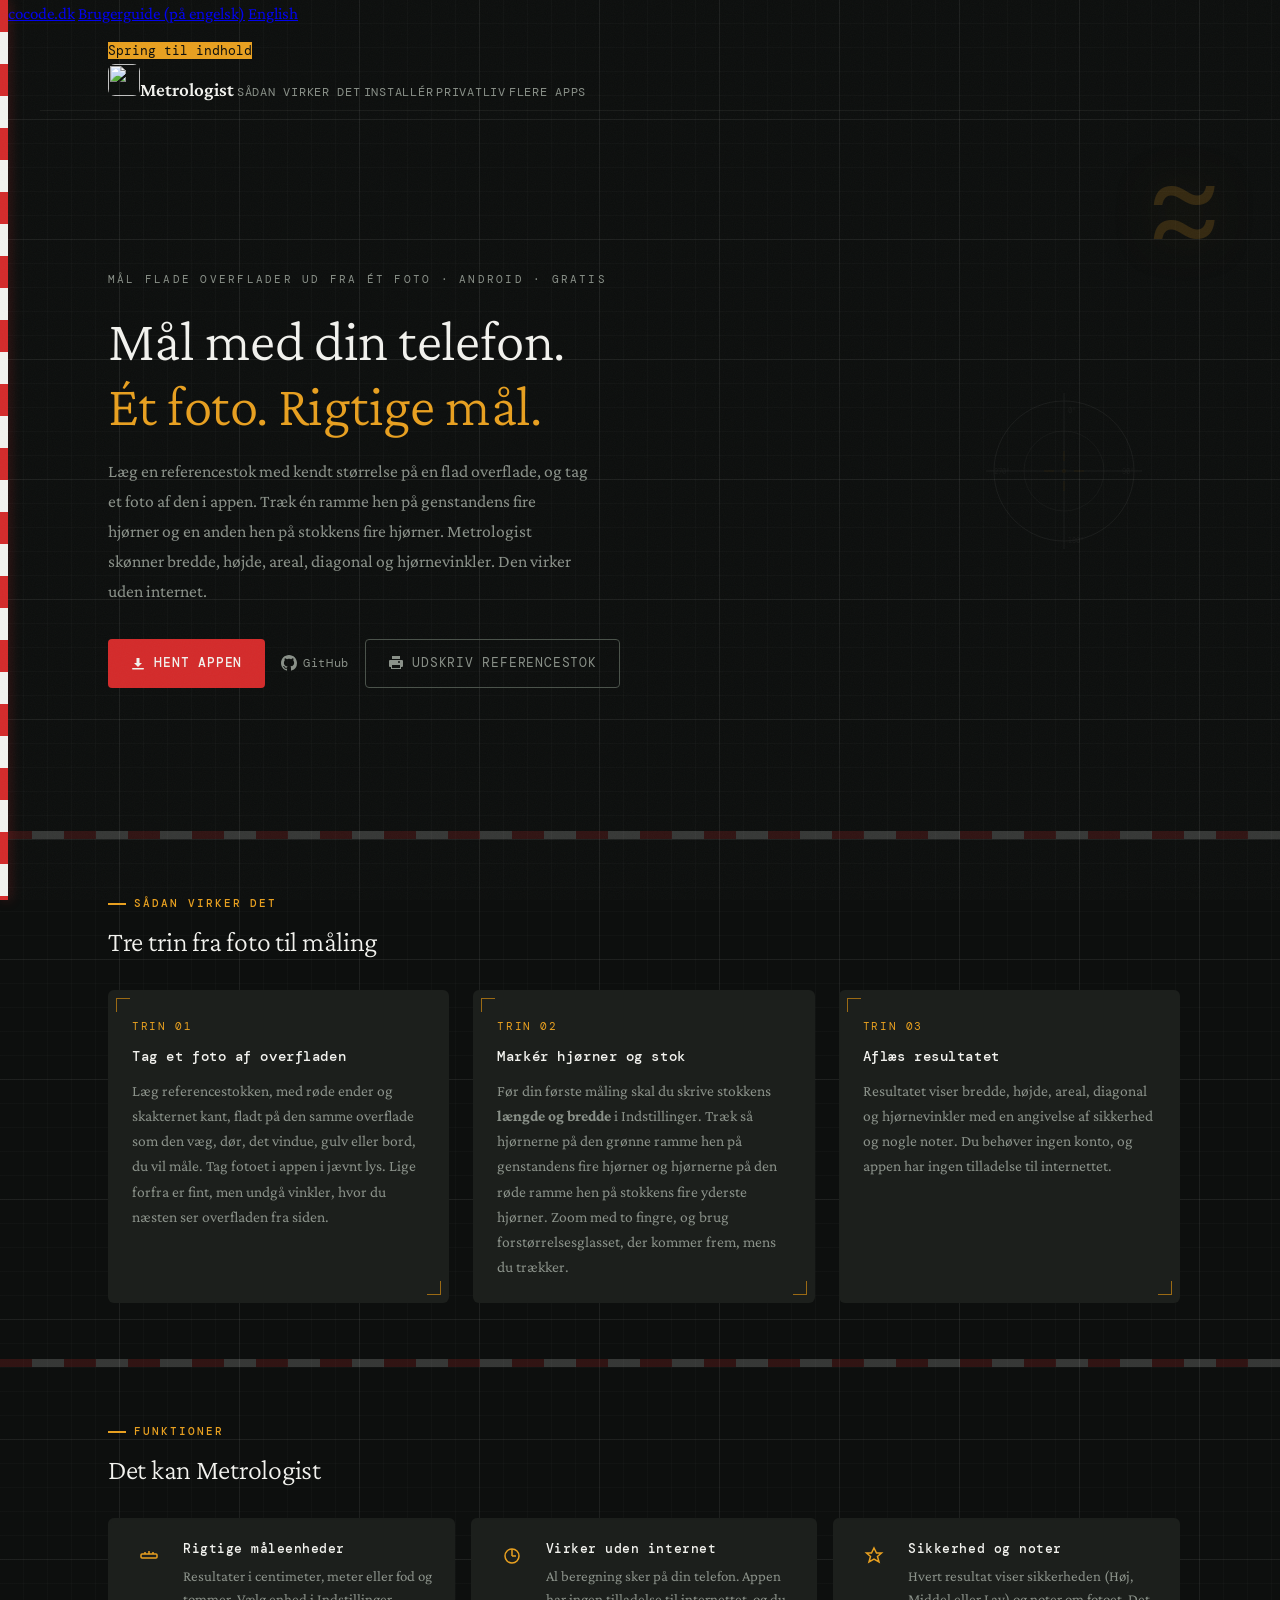
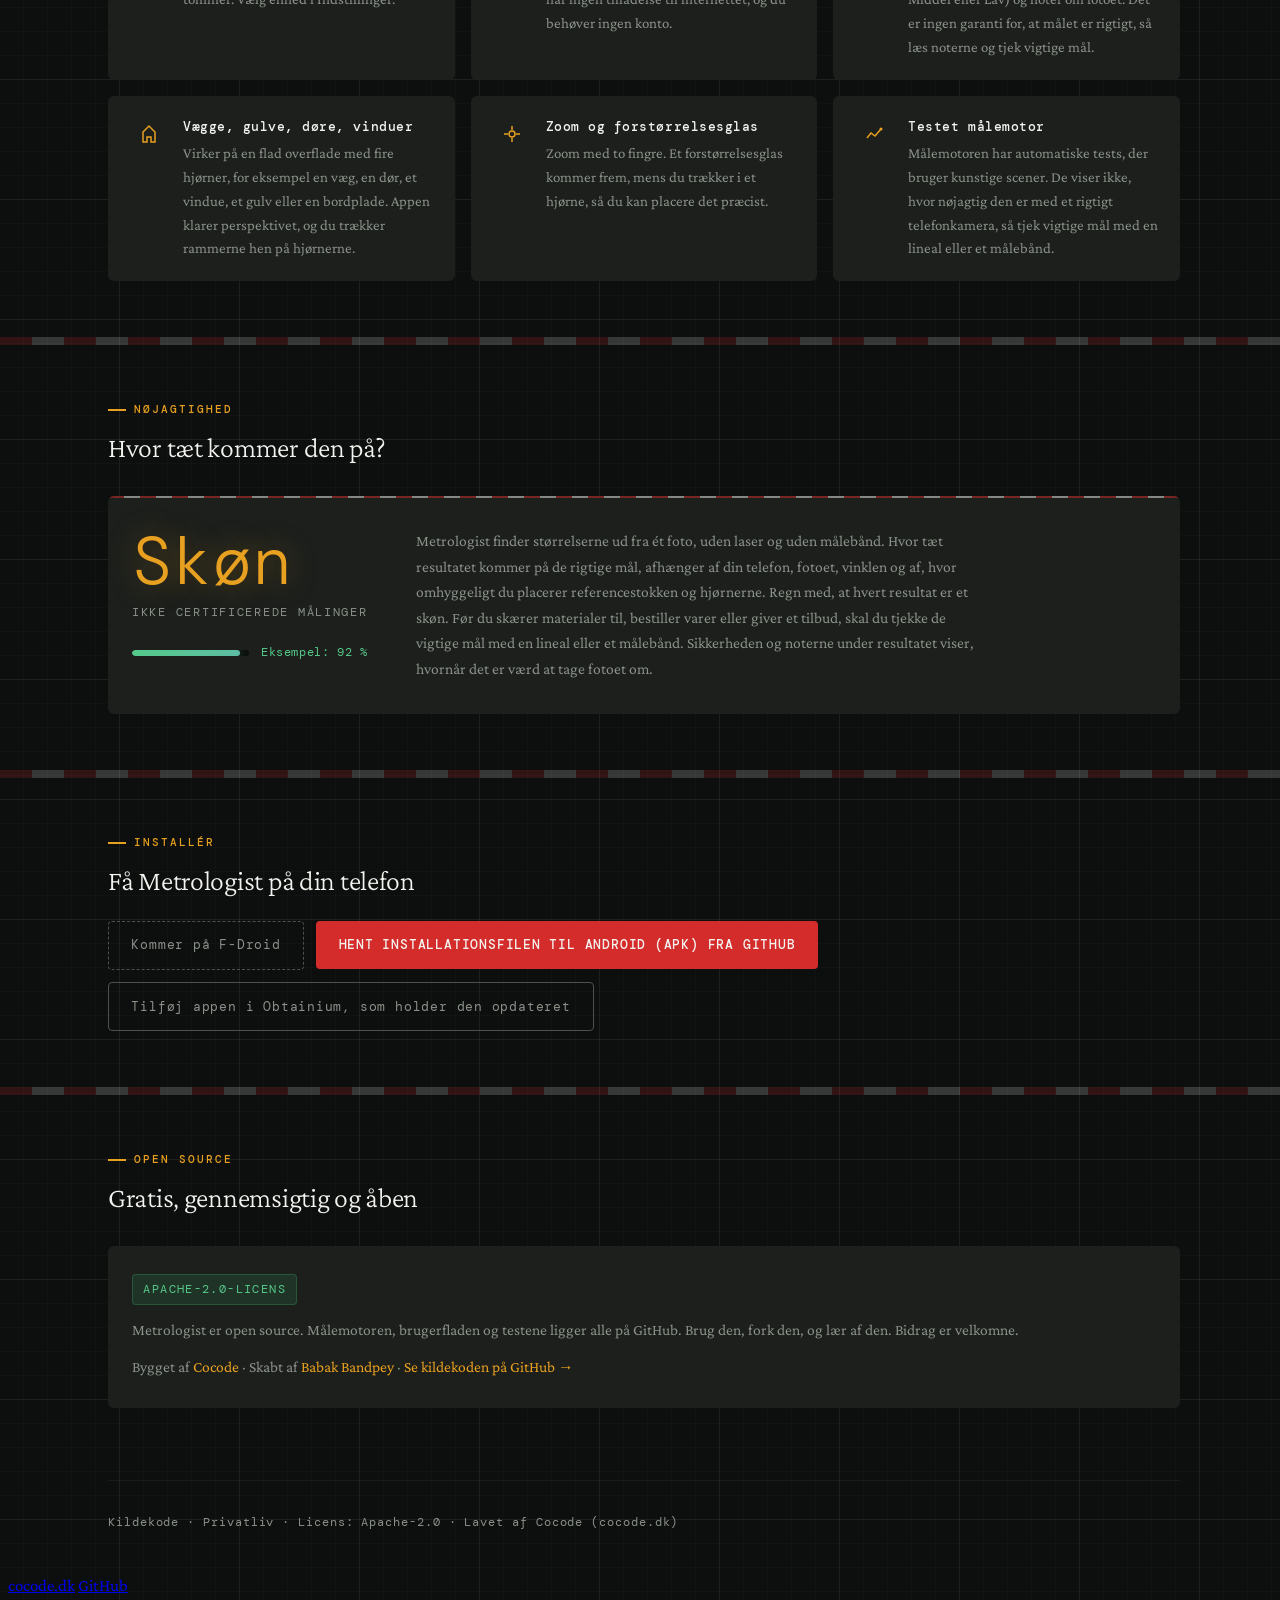
==== commit b29d027b: "feat: Danish from the final English (app text, store listing, site, privacy) values-da now mirrors a" ====
--- a/website/da/index.html
+++ b/website/da/index.html
@@ -12,7 +12,7 @@
 
   <!-- Primary SEO -->
   <title>Mål med din telefon: Metrologist til Android</title>
-  <meta name="description" content="Metrologist gør ét foto fra din telefon til præcise mål. Markér fire hjørner og en målestok, og få bredde, højde, areal, diagonal og vinkler, helt uden internet. Gratis Android-app fra Cocode.">
+  <meta name="description" content="Metrologist skønner bredde, højde, areal, diagonal og hjørnevinkler på en flad overflade ud fra ét foto og en referencestok med kendt størrelse. Gratis Android-app fra Cocode. Virker uden internet.">
   <meta name="robots" content="index, follow">
   <link rel="canonical" href="https://measure.cocode.dk/da/">
 
@@ -26,7 +26,7 @@
   <meta property="og:type" content="website">
   <meta property="og:url" content="https://measure.cocode.dk/da/">
   <meta property="og:title" content="Mål med din telefon: Metrologist til Android">
-  <meta property="og:description" content="Opmåling af plane flader ud fra ét foto. Markér hjørner og målestok, og få bredde, højde, areal, diagonal og vinkler. Gratis, uden internet og open source.">
+  <meta property="og:description" content="Mål flade overflader ud fra ét foto. Markér hjørnerne på overfladen og på en referencestok, og aflæs bredde, højde, areal, diagonal og hjørnevinkler. Gratis, uden internet og open source.">
   <meta property="og:image" content="https://measure.cocode.dk/og.png">
   <meta property="og:image:width" content="1200">
   <meta property="og:image:height" content="630">
@@ -38,7 +38,7 @@
   <!-- Twitter Card -->
   <meta name="twitter:card" content="summary_large_image">
   <meta name="twitter:title" content="Mål med din telefon: Metrologist til Android">
-  <meta name="twitter:description" content="Opmåling af plane flader ud fra ét foto. Gratis Android-app, der virker uden internet.">
+  <meta name="twitter:description" content="Mål flade overflader ud fra ét foto. Gratis Android-app, der virker uden internet.">
   <meta name="twitter:image" content="https://measure.cocode.dk/og.png">
 
   <!-- Favicon -->
@@ -57,10 +57,10 @@
     "@context": "https://schema.org",
     "@type": "MobileApplication",
     "name": "Metrologist",
-    "description": "Mål flade overflader i virkeligheden ud fra ét foto fra telefonen ved hjælp af en målestok. Få bredde, højde, areal, diagonal og vinkler med en sikkerhedsscore. Virker uden internet.",
+    "description": "Skøn bredde, højde, areal, diagonal og hjørnevinkler på en flad overflade ud fra ét telefonfoto og en referencestok, med en angivelse af, hvor sikkert resultatet er. Virker uden internet.",
     "operatingSystem": "Android",
     "applicationCategory": "UtilitiesApplication",
-    "inLanguage": "da",
+    "inLanguage": ["en", "da"],
     "offers": {
       "@type": "Offer",
       "price": "0",
@@ -120,7 +120,7 @@
 
     <!-- Hero -->
     <section class="hero page-wrap" aria-labelledby="hero-heading">
-      <div class="hero-readout mono" aria-hidden="true">±2%</div>
+      <div class="hero-readout mono" aria-hidden="true">≈</div>
 
       <!-- Crosshair SVG decoration -->
       <svg class="hero-crosshair" viewBox="0 0 160 160" aria-hidden="true" focusable="false">
@@ -140,13 +140,13 @@
       </svg>
 
       <div class="hero-content">
-        <p class="hero-eyebrow">Opmåling af plane flader fra ét foto · Android · Gratis</p>
+        <p class="hero-eyebrow">Mål flade overflader ud fra ét foto · Android · Gratis</p>
         <h1 id="hero-heading">
           Mål med din telefon.<br>
-          <em>Ét foto. Rigtige tal.</em>
+          <em>Ét foto. Rigtige mål.</em>
         </h1>
         <p class="hero-desc">
-          Tag et foto af en flad overflade sammen med en rød-hvid målestok. Markér alle fire hjørner på genstanden og alle fire hjørner på målestokken. Metrologist giver dig bredde, højde, areal, diagonal og vinkler. Du behøver aldrig internet.
+          Læg en referencestok med kendt størrelse på en flad overflade, og tag et foto af den i appen. Træk én ramme hen på genstandens fire hjørner og en anden hen på stokkens fire hjørner. Metrologist skønner bredde, højde, areal, diagonal og hjørnevinkler. Den virker uden internet.
         </p>
         <div class="hero-actions">
           <a href="#install"
@@ -170,11 +170,11 @@
           </a>
           <a href="../print-stick.html"
              class="btn-secondary"
-             aria-label="Udskriv en målestok i faktisk størrelse (siden er på engelsk)">
+             aria-label="Udskriv en referencestok i faktisk størrelse (siden er på engelsk)">
             <svg width="16" height="16" viewBox="0 0 16 16" fill="currentColor" aria-hidden="true">
               <path d="M4 1h8v3H4V1zm-2 4h12a1 1 0 011 1v5a1 1 0 01-1 1h-1v2H3v-2H2a1 1 0 01-1-1V6a1 1 0 011-1zm9 1a1 1 0 100 2 1 1 0 000-2zM4 10v3h8v-3H4z"/>
             </svg>
-            Udskriv målestok
+            Udskriv referencestok
           </a>
         </div>
       </div>
@@ -191,20 +191,20 @@
         <div class="steps-grid">
           <article class="step-card reveal">
             <span class="step-num mono">TRIN 01</span>
-            <h3>Tag et foto af fladen</h3>
-            <p>Læg målestokken med røde ender og skakternet kant fladt mod væggen, døren eller vinduet. Tag et tydeligt foto i jævnt lys og fra en moderat vinkel.</p>
+            <h3>Tag et foto af overfladen</h3>
+            <p>Læg referencestokken, med røde ender og skakternet kant, fladt på den samme overflade som den væg, dør, det vindue, gulv eller bord, du vil måle. Tag fotoet i appen i jævnt lys. Lige forfra er fint, men undgå vinkler, hvor du næsten ser overfladen fra siden.</p>
           </article>
 
           <article class="step-card reveal" style="transition-delay:0.08s">
             <span class="step-num mono">TRIN 02</span>
-            <h3>Markér hjørner og målestok</h3>
-            <p>Træk den grønne ramme om objektets fire hjørner og den røde ramme om målestokken. Med knibezoom og det indbyggede forstørrelsesglas rammer du hvert punkt præcist. Angiv målestokkens <strong>længde og bredde</strong> i appens indstillinger.</p>
+            <h3>Markér hjørner og stok</h3>
+            <p>Før din første måling skal du skrive stokkens <strong>længde og bredde</strong> i Indstillinger. Træk så hjørnerne på den grønne ramme hen på genstandens fire hjørner og hjørnerne på den røde ramme hen på stokkens fire yderste hjørner. Zoom med to fingre, og brug forstørrelsesglasset, der kommer frem, mens du trækker.</p>
           </article>
 
           <article class="step-card reveal" style="transition-delay:0.16s">
             <span class="step-num mono">TRIN 03</span>
             <h3>Aflæs resultatet</h3>
-            <p>Bredde, højde, areal, diagonal og hjørnevinkler med en sikkerhedsscore. Ingen forbindelse til en server. Ingen konto. Virker helt uden internet.</p>
+            <p>Resultatet viser bredde, højde, areal, diagonal og hjørnevinkler med en angivelse af sikkerhed og nogle noter. Du behøver ingen konto, og appen har ingen tilladelse til internettet.</p>
           </article>
         </div>
       </div>
@@ -216,7 +216,7 @@
     <section aria-labelledby="features-heading">
       <div class="page-wrap">
         <p class="section-label">Funktioner</p>
-        <h2 id="features-heading">Lavet til dem, der går op i nøjagtighed</h2>
+        <h2 id="features-heading">Det kan Metrologist</h2>
 
         <div class="features-grid">
           <div class="feature-item reveal">
@@ -230,7 +230,7 @@
             </div>
             <div class="feature-text">
               <h3>Rigtige måleenheder</h3>
-              <p>Resultater i centimeter, tommer eller meter. Vælg én gang, og rør aldrig ved det igen.</p>
+              <p>Resultater i centimeter, meter eller fod og tommer. Vælg enhed i Indstillinger.</p>
             </div>
           </div>
 
@@ -244,7 +244,7 @@
             </div>
             <div class="feature-text">
               <h3>Virker uden internet</h3>
-              <p>Alle beregninger foregår på enheden. Intet internet, ingen sky og ingen konto.</p>
+              <p>Al beregning sker på din telefon. Appen har ingen tilladelse til internettet, og du behøver ingen konto.</p>
             </div>
           </div>
 
@@ -255,8 +255,8 @@
               </svg>
             </div>
             <div class="feature-text">
-              <h3>Sikkerhedsscore</h3>
-              <p>Hvert resultat har en sikkerhedsscore. Du kan straks se, om du kan stole på tallet, eller om du skal tage fotoet om.</p>
+              <h3>Sikkerhed og noter</h3>
+              <p>Hvert resultat viser sikkerheden (Høj, Middel eller Lav) og noter om fotoet. Det er ingen garanti for, at målet er rigtigt, så læs noterne og tjek vigtige mål.</p>
             </div>
           </div>
 
@@ -267,8 +267,8 @@
               </svg>
             </div>
             <div class="feature-text">
-              <h3>Vægge, døre, vinduer</h3>
-              <p>Enhver flad, plan overflade. Geometrimotoren klarer perspektivberegningerne, og du skal bare trykke.</p>
+              <h3>Vægge, gulve, døre, vinduer</h3>
+              <p>Virker på en flad overflade med fire hjørner, for eksempel en væg, en dør, et vindue, et gulv eller en bordplade. Appen klarer perspektivet, og du trækker rammerne hen på hjørnerne.</p>
             </div>
           </div>
 
@@ -283,8 +283,8 @@
               </svg>
             </div>
             <div class="feature-text">
-              <h3>Knibezoom og forstørrelsesglas</h3>
-              <p>Et indbygget forstørrelsesglas til præcis placering af hjørner, også på små detaljer i fotoet.</p>
+              <h3>Zoom og forstørrelsesglas</h3>
+              <p>Zoom med to fingre. Et forstørrelsesglas kommer frem, mens du trækker i et hjørne, så du kan placere det præcist.</p>
             </div>
           </div>
 
@@ -296,8 +296,8 @@
               </svg>
             </div>
             <div class="feature-text">
-              <h3>Motor med 100 % enhedstest</h3>
-              <p>Kotlin-målemotoren er enhedstestet fra ende til anden. Resultater, du kan stole på, og ikke bare håbe på.</p>
+              <h3>Testet målemotor</h3>
+              <p>Målemotoren har automatiske tests, der bruger kunstige scener. De viser ikke, hvor nøjagtig den er med et rigtigt telefonkamera, så tjek vigtige mål med en lineal eller et målebånd.</p>
             </div>
           </div>
         </div>
@@ -314,18 +314,18 @@
 
         <div class="accuracy-block reveal">
           <div class="accuracy-left">
-            <div class="accuracy-readout">±1–5 %</div>
-            <div class="accuracy-label mono">Typisk fejlmargin</div>
+            <div class="accuracy-readout">Skøn</div>
+            <div class="accuracy-label mono">Ikke certificerede målinger</div>
             <div class="confidence-row">
-              <div class="confidence-bar-wrap" role="meter" aria-valuenow="92" aria-valuemin="0" aria-valuemax="100" aria-label="Eksempel på sikkerhedsscore">
+              <div class="confidence-bar-wrap" role="meter" aria-valuenow="92" aria-valuemin="0" aria-valuemax="100" aria-label="Eksempel på sikkerhed">
                 <div class="confidence-bar"></div>
               </div>
-              <span class="confidence-value mono">92 % sikkerhed</span>
+              <span class="confidence-value mono">Eksempel: 92&nbsp;%</span>
             </div>
           </div>
           <div class="accuracy-right">
             <p>
-              Opmåling af plane flader fra ét billede kræver kun ét foto. Ingen laser og intet målebånd. Fejlen ligger typisk mellem 1 og 5 %, afhængigt af fotoets kvalitet, synsvinklen og hvor omhyggeligt du placerer målestokken. Til de fleste gør-det-selv-opgaver og håndværksopgaver (at skære materialer til, bestille fliser, give tilbud) er det mere end nok. Sikkerhedsscoren på skærmen viser, hvornår en måling er solid, og hvornår det er værd at tage fotoet om.
+              Metrologist finder størrelserne ud fra ét foto, uden laser og uden målebånd. Hvor tæt resultatet kommer på de rigtige mål, afhænger af din telefon, fotoet, vinklen og af, hvor omhyggeligt du placerer referencestokken og hjørnerne. Regn med, at hvert resultat er et skøn. Før du skærer materialer til, bestiller varer eller giver et tilbud, skal du tjekke de vigtige mål med en lineal eller et målebånd. Sikkerheden og noterne under resultatet viser, hvornår det er værd at tage fotoet om.
             </p>
           </div>
         </div>
@@ -344,8 +344,8 @@
           <!-- cocode-apps:install:start -->
 <ul class="install" role="list">
   <li><p class="fdroid-soon">Kommer på F-Droid</p></li>
-  <li><a href="https://github.com/cocodedk/Metrologist/releases/latest/download/Metrologist.apk">Hent APK-filen fra GitHub</a></li>
-  <li><a href="https://apps.obtainium.imranr.dev/redirect?r=obtainium://add/https://github.com/cocodedk/Metrologist">Opdatér GitHub-APK&#x27;en automatisk med Obtainium</a></li>
+  <li><a href="https://github.com/cocodedk/Metrologist/releases/latest/download/Metrologist.apk">Hent installationsfilen til Android (APK) fra GitHub</a></li>
+  <li><a href="https://apps.obtainium.imranr.dev/redirect?r=obtainium://add/https://github.com/cocodedk/Metrologist">Tilføj appen i Obtainium, som holder den opdateret</a></li>
 </ul>
 <!-- cocode-apps:install:end -->
         </div>
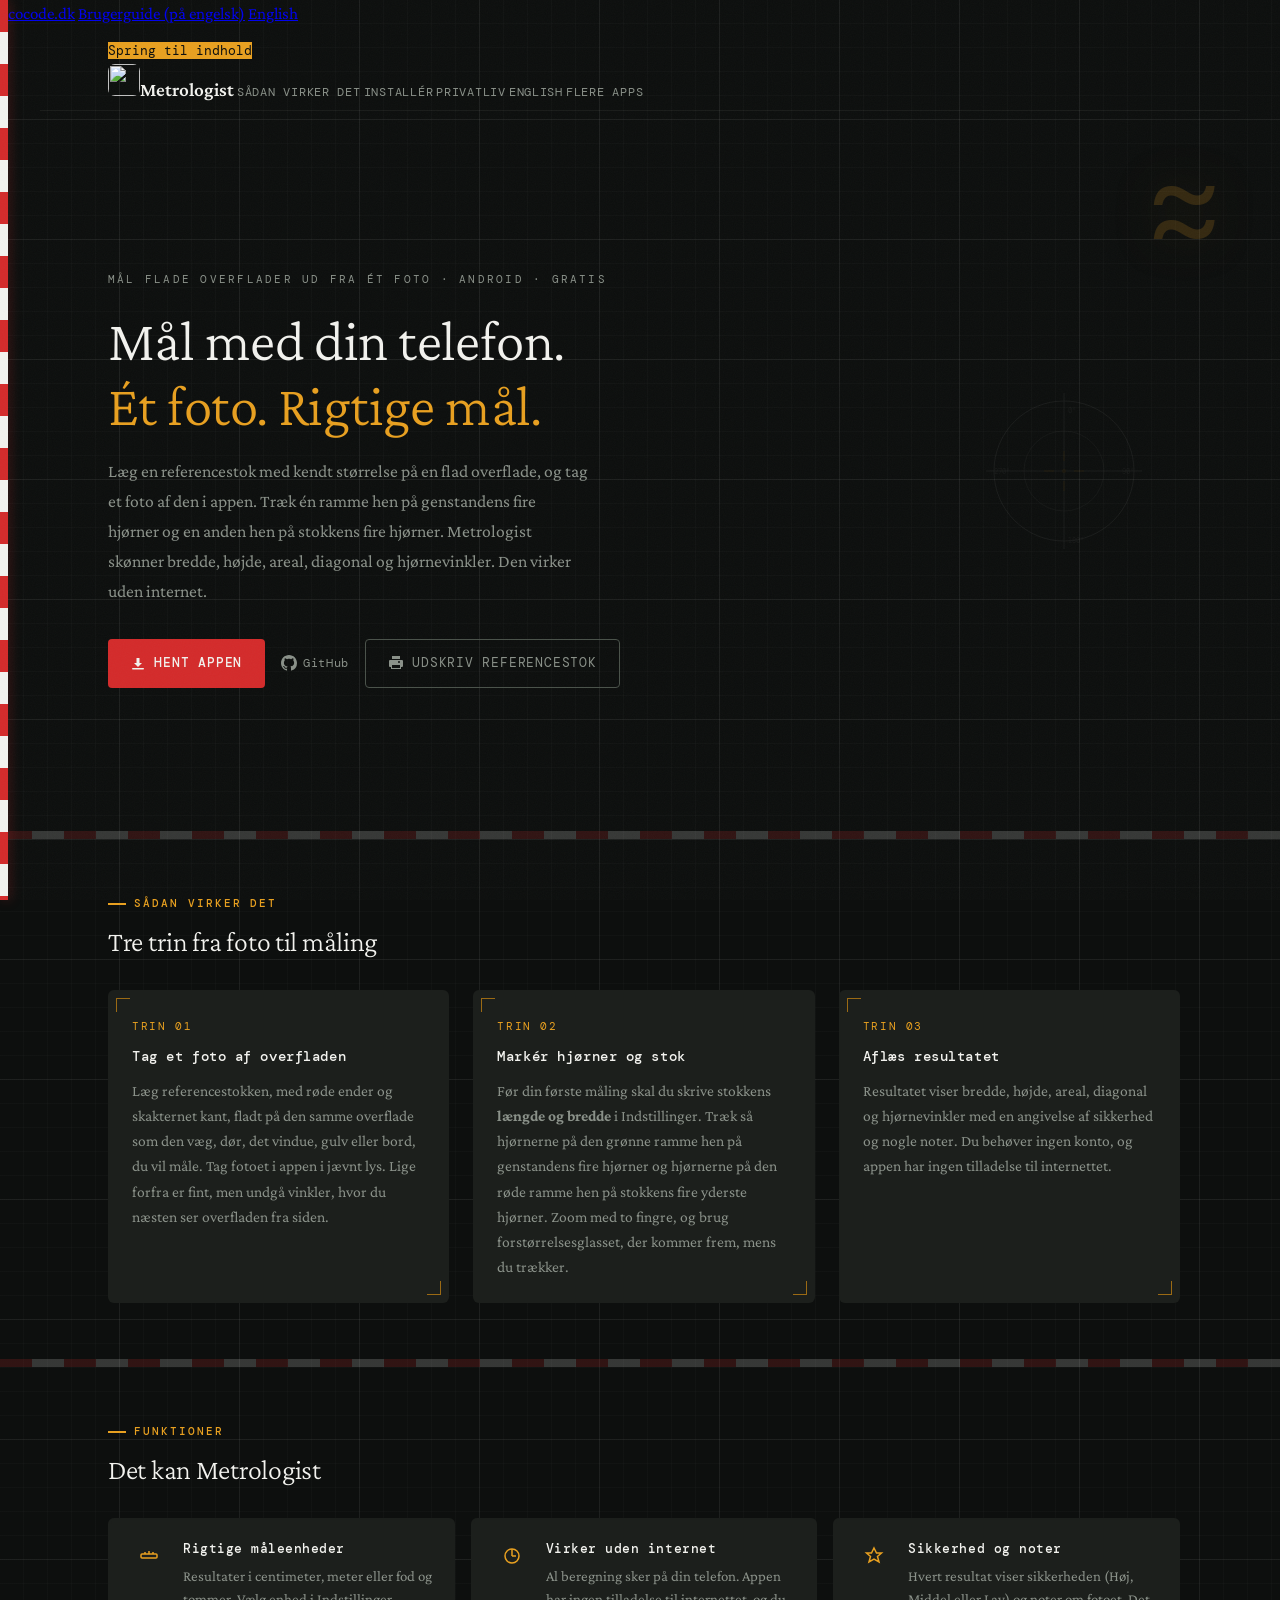
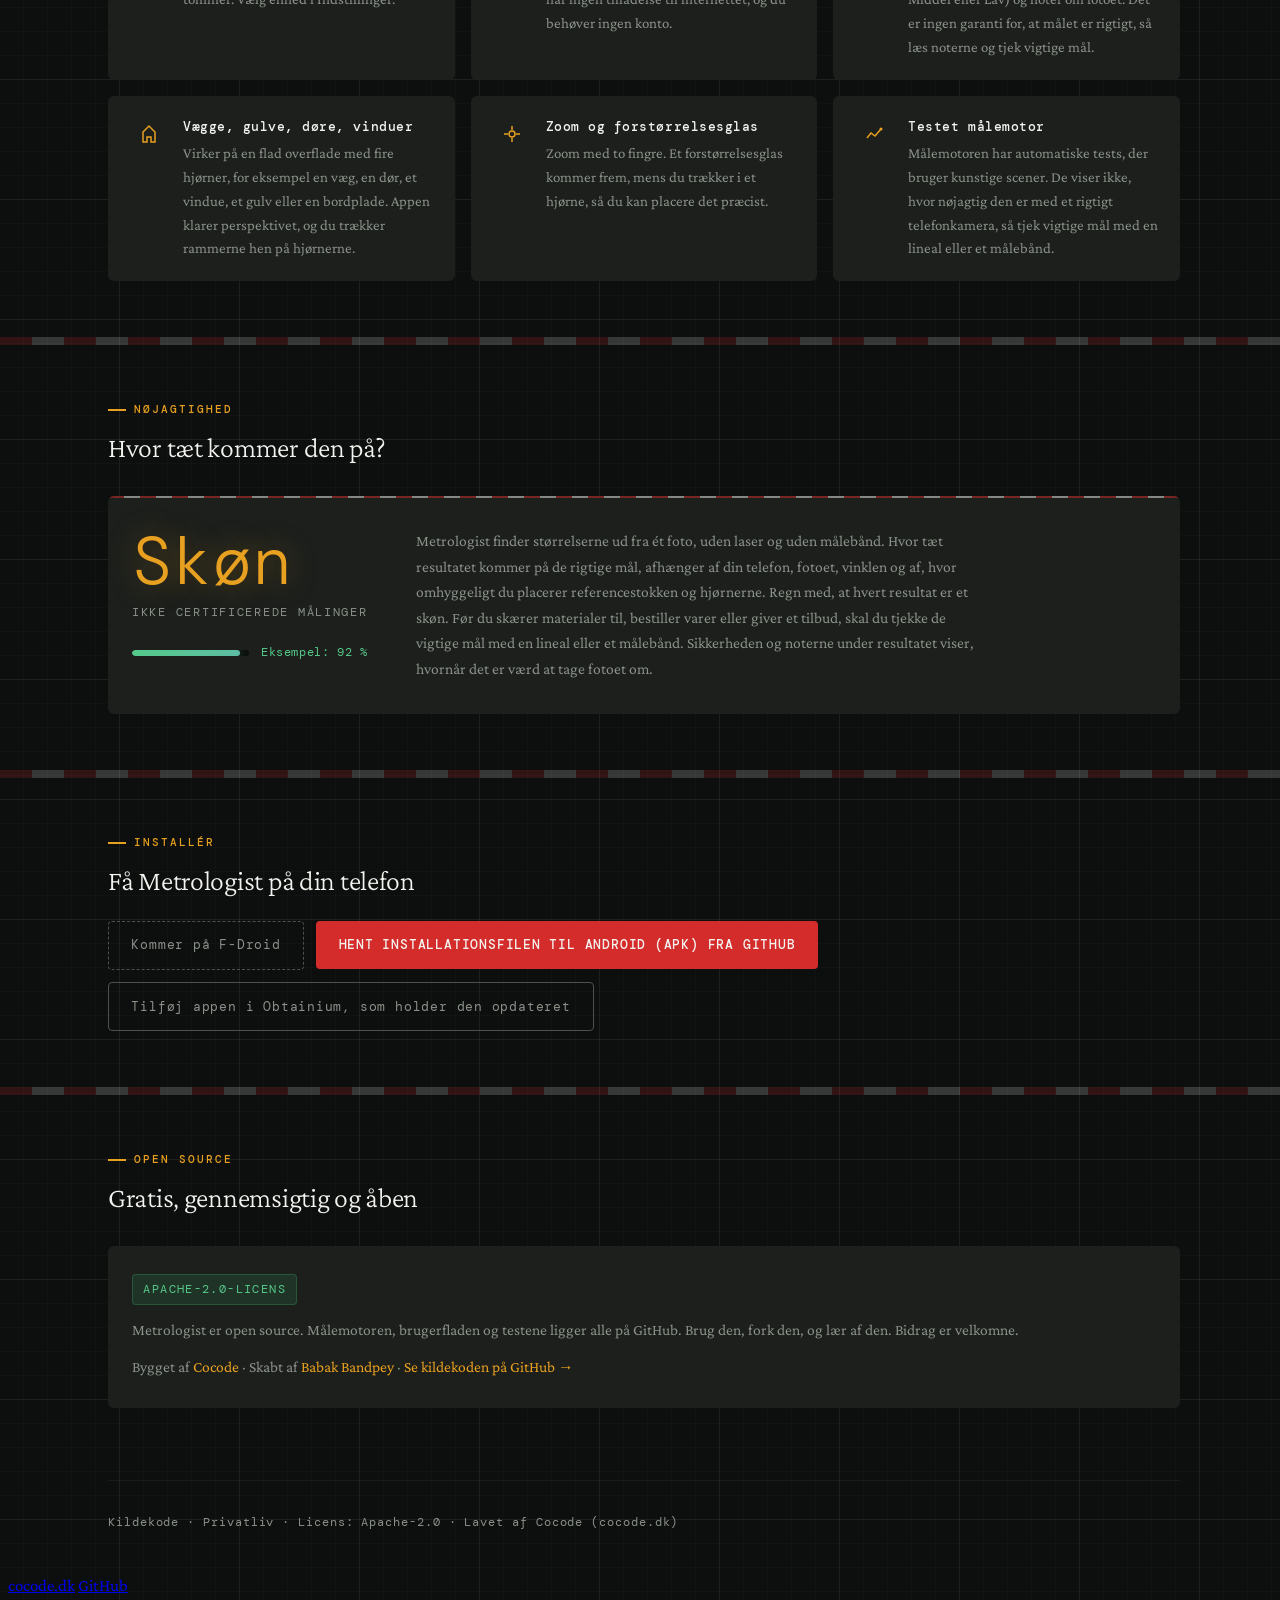
==== commit d76f0f31: "feat: the navigation links the English and Danish pages to each other Rendered with cocode-apps (app" ====
--- a/website/da/index.html
+++ b/website/da/index.html
@@ -110,6 +110,7 @@
   <a href="/da/#how" data-nav="how">Sådan virker det</a>
   <a href="/da/#install" data-nav="install">Installér</a>
   <a href="/da/privacy/" data-nav="privacy">Privatliv</a>
+  <a href="/" hreflang="en" lang="en" data-nav="lang">English</a>
   <a href="https://cocode.dk/" data-nav="more">Flere apps</a>
 </nav>
 <!-- cocode-apps:nav:end -->
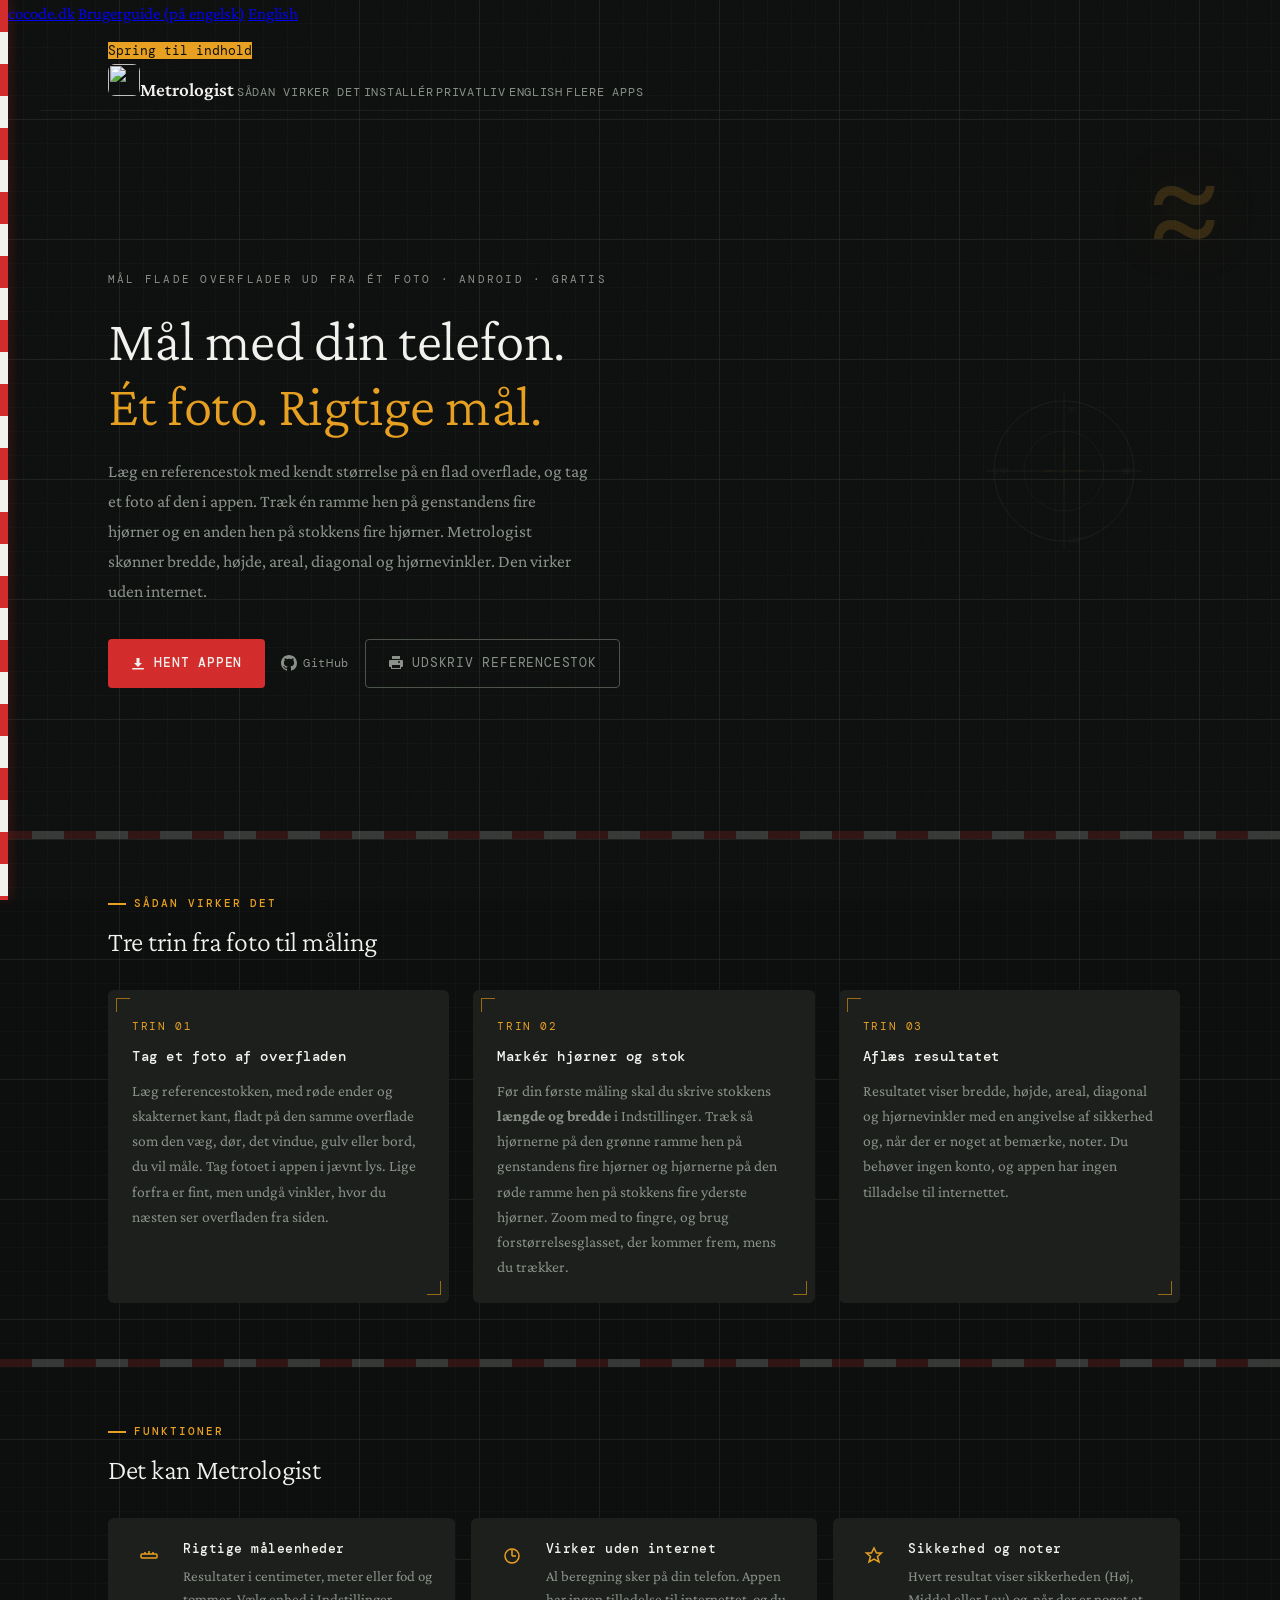
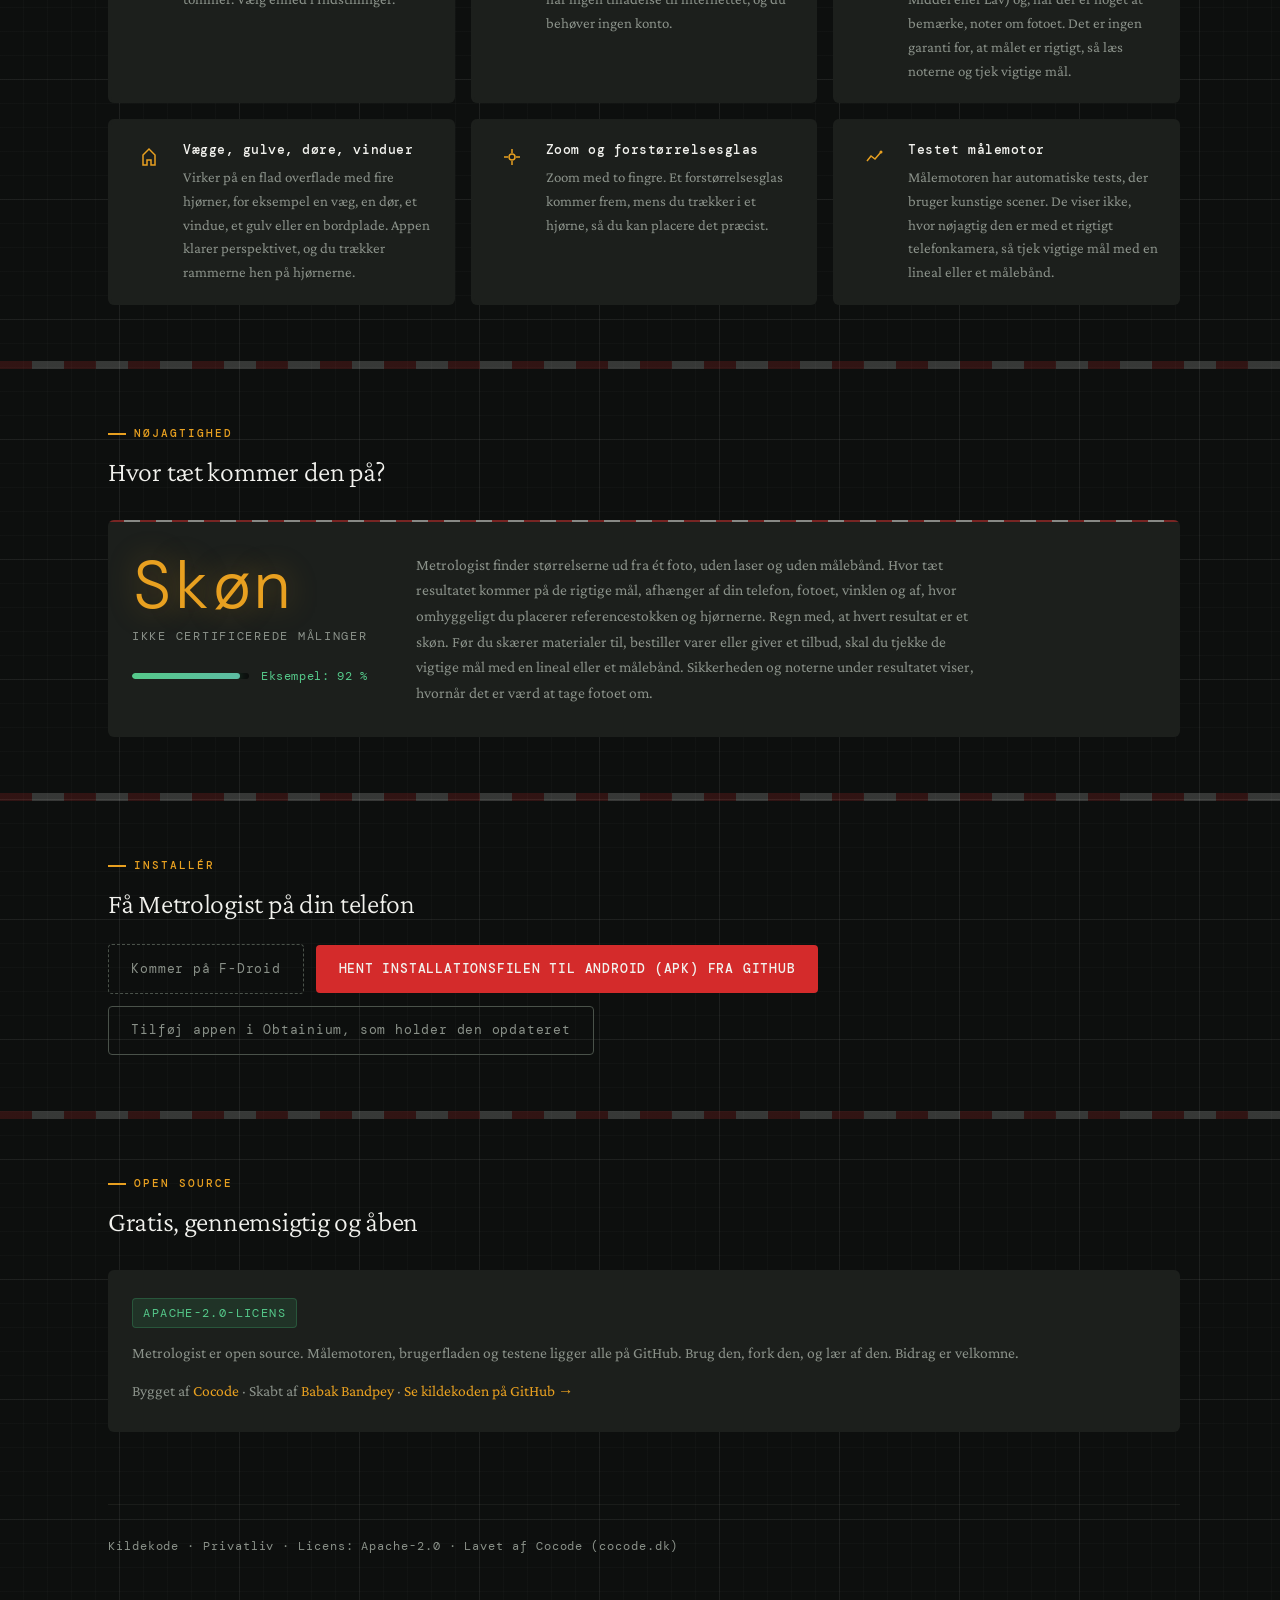
==== commit 592b0a79: "fix: privacy page names the backup, README and site match what the app shows, two Danish messages re" ====
--- a/website/da/index.html
+++ b/website/da/index.html
@@ -205,7 +205,7 @@
           <article class="step-card reveal" style="transition-delay:0.16s">
             <span class="step-num mono">TRIN 03</span>
             <h3>Aflæs resultatet</h3>
-            <p>Resultatet viser bredde, højde, areal, diagonal og hjørnevinkler med en angivelse af sikkerhed og nogle noter. Du behøver ingen konto, og appen har ingen tilladelse til internettet.</p>
+            <p>Resultatet viser bredde, højde, areal, diagonal og hjørnevinkler med en angivelse af sikkerhed og, når der er noget at bemærke, noter. Du behøver ingen konto, og appen har ingen tilladelse til internettet.</p>
           </article>
         </div>
       </div>
@@ -257,7 +257,7 @@
             </div>
             <div class="feature-text">
               <h3>Sikkerhed og noter</h3>
-              <p>Hvert resultat viser sikkerheden (Høj, Middel eller Lav) og noter om fotoet. Det er ingen garanti for, at målet er rigtigt, så læs noterne og tjek vigtige mål.</p>
+              <p>Hvert resultat viser sikkerheden (Høj, Middel eller Lav) og, når der er noget at bemærke, noter om fotoet. Det er ingen garanti for, at målet er rigtigt, så læs noterne og tjek vigtige mål.</p>
             </div>
           </div>
 
